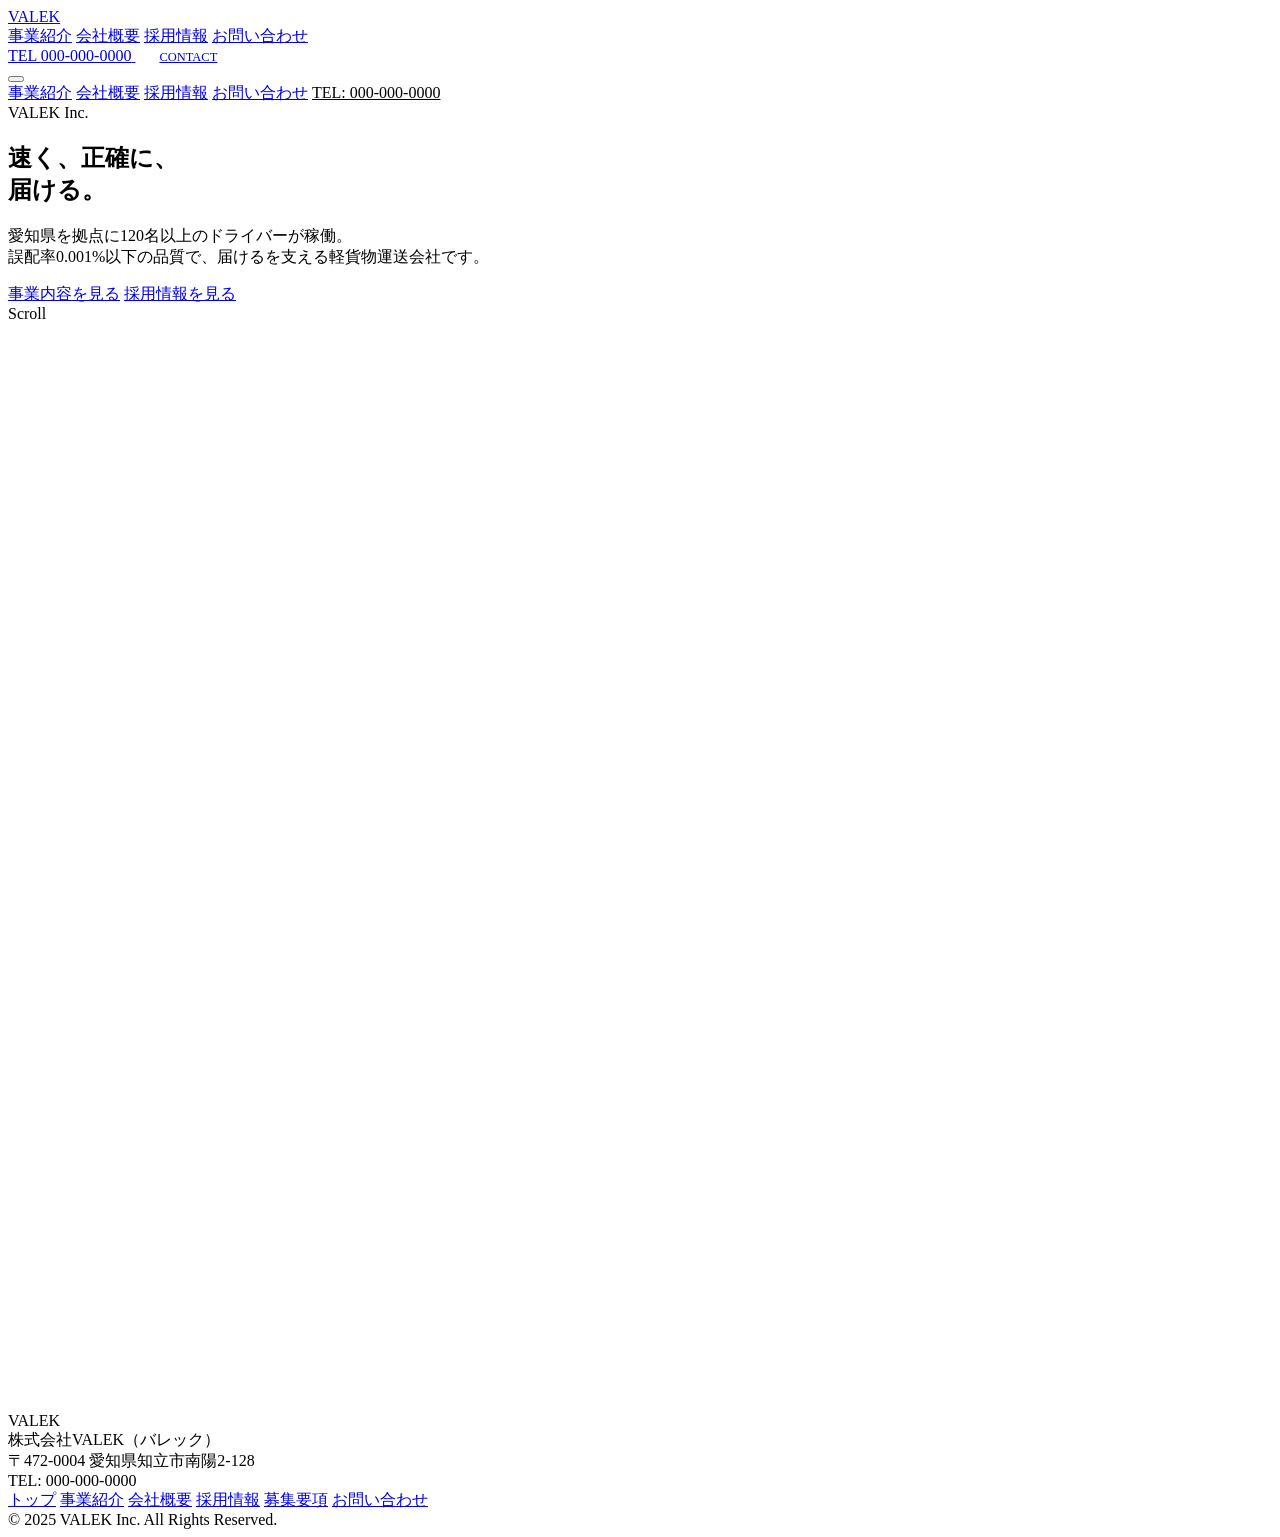
==== index.html @ 48d8a92b "Webサイトのリニューアルに伴う基本構成ファイルの追加と修正" ====
<!DOCTYPE html>
<html lang="ja">

<head>
    <meta charset="UTF-8">
    <meta name="viewport" content="width=device-width, initial-scale=1.0">
    <title>株式会社VALEK（バレック）｜愛知県の軽配送・軽貨物運送</title>
    <meta name="description" content="株式会社VALEKは愛知県知立市を拠点に、120名以上のドライバーで軽貨物運送・一般貨物運送を展開。誤配率0.001%以下の高品質配送。">
    <link rel="stylesheet" href="assets/css/style.css">
    <style>
        /* Page-specific fade animation base */
        [data-fade] {
            opacity: 0;
            transform: translateY(32px);
            transition: opacity 0.8s cubic-bezier(0.16, 1, 0.3, 1),
                transform 0.8s cubic-bezier(0.16, 1, 0.3, 1);
        }

        [data-fade="up"].is-visible {
            opacity: 1;
            transform: translateY(0);
        }

        [data-fade="left"] {
            transform: translateX(-32px);
        }

        [data-fade="left"].is-visible {
            opacity: 1;
            transform: translateX(0);
        }

        [data-fade="right"] {
            transform: translateX(32px);
        }

        [data-fade="right"].is-visible {
            opacity: 1;
            transform: translateX(0);
        }

        [data-fade="scale"] {
            transform: scale(0.95);
        }

        [data-fade="scale"].is-visible {
            opacity: 1;
            transform: scale(1);
        }
    </style>
</head>

<body>

    <!-- ========== Header ========== -->
    <header class="header">
        <div class="header-bg"></div>
        <div class="container header-inner">
            <a href="index.html" class="header-logo">VALEK</a>
            <nav class="header-nav">
                <a href="service.html">事業紹介</a>
                <a href="company.html">会社概要</a>
                <a href="recruit.html">採用情報</a>
                <a href="contact.html">お問い合わせ</a>
            </nav>
            <div class="header-actions">
                <a href="tel:0000000000" class="header-tel">
                    TEL <span class="header-tel-number">000-000-0000</span>
                </a>
                <a href="contact.html" class="btn btn-orange" style="padding:10px 24px;font-size:0.78rem;">CONTACT</a>
            </div>
            <button class="hamburger" id="hamburger" aria-label="メニューを開く">
                <span></span><span></span><span></span>
            </button>
        </div>
    </header>

    <nav class="mobile-nav" id="mobileNav">
        <a href="service.html">事業紹介</a>
        <a href="company.html">会社概要</a>
        <a href="recruit.html">採用情報</a>
        <a href="contact.html">お問い合わせ</a>
        <a href="tel:0000000000" style="color:var(--c-orange);">TEL: 000-000-0000</a>
    </nav>

    <!-- ========== Hero ========== -->
    <section class="hero">
        <div class="hero-orb hero-orb-1"></div>
        <div class="hero-orb hero-orb-2"></div>
        <div class="hero-orb hero-orb-3"></div>
        <div class="hero-grid"></div>
        <div class="hero-lines">
            <span></span><span></span><span></span>
        </div>

        <div class="hero-content">
            <div class="hero-label">VALEK Inc.</div>
            <h1 class="hero-catch">
                速く、正確に、<br><span class="hero-catch-accent">届ける。</span>
            </h1>
            <p class="hero-sub">
                愛知県を拠点に120名以上のドライバーが稼働。<br>
                誤配率0.001%以下の品質で、届けるを支える軽貨物運送会社です。
            </p>
            <div class="hero-buttons">
                <a href="service.html" class="btn btn-orange btn-lg">事業内容を見る</a>
                <a href="recruit.html" class="btn btn-outline btn-lg">採用情報を見る</a>
            </div>
        </div>

        <div class="hero-scroll">
            <span class="hero-scroll-text">Scroll</span>
            <span class="hero-scroll-line"></span>
        </div>
    </section>

    <!-- ========== Numbers ========== -->
    <section class="section numbers bg-dark">
        <div class="container">
            <div class="numbers-grid" data-stagger>
                <div class="number-item" data-fade="up">
                    <div class="number-item-value">
                        <span data-count="0.001">0</span><span class="number-item-unit">%以下</span>
                    </div>
                    <div class="number-item-label">誤配率 ─ 徹底した教育で品質を担保</div>
                </div>
                <div class="number-item" data-fade="up">
                    <div class="number-item-value">
                        <span data-count="120">0</span><span class="number-item-unit">名以上</span>
                    </div>
                    <div class="number-item-label">稼働ドライバー数</div>
                </div>
                <div class="number-item" data-fade="up">
                    <div class="number-item-value">
                        <span data-count="2023">0</span><span class="number-item-unit">年設立</span>
                    </div>
                    <div class="number-item-label">設立から急成長を続ける</div>
                </div>
            </div>
        </div>
    </section>

    <!-- ========== Service Digest ========== -->
    <section class="section bg-darker grid-bg">
        <div class="container">
            <div class="section-label" data-fade="up">Service</div>
            <h2 class="section-heading" data-fade="up">事業紹介</h2>
            <div class="cards-grid" data-stagger>
                <div class="card" data-fade="up">
                    <div class="card-icon">🚛</div>
                    <h3 class="card-title">軽貨物・一般貨物運送</h3>
                    <p class="card-text">個人宅配を主力に、運送会社の車両不足や新規エリア展開における人材確保の課題を解決。大手3社との安定した取引実績があります。</p>
                    <a href="service.html" class="card-link">詳しく見る</a>
                </div>
                <div class="card" data-fade="up">
                    <div class="card-icon">⚡</div>
                    <h3 class="card-title">チャーター便</h3>
                    <p class="card-text">通常の配送では対応できない緊急案件にも全国どこでも柔軟に対応。時間に敏感な荷物を確実にお届けします。</p>
                    <a href="service.html" class="card-link">詳しく見る</a>
                </div>
                <div class="card" data-fade="up">
                    <div class="card-icon">📦</div>
                    <h3 class="card-title">スポット便</h3>
                    <p class="card-text">繁忙期や予期せぬトラブル時に、1日単位の臨時配送をサポート。急な配送ニーズに迅速にお応えします。</p>
                    <a href="service.html" class="card-link">詳しく見る</a>
                </div>
            </div>
        </div>
    </section>

    <!-- ========== Recruit Banner ========== -->
    <section class="section recruit-banner" style="padding:160px 0;">
        <div class="container text-center" style="position:relative;z-index:2;">
            <div class="section-label" style="justify-content:center;color:var(--c-bg);" data-fade="up">Recruit</div>
            <h2 class="section-heading" data-fade="up">未経験から、月収60万円を目指せる環境。</h2>
            <div class="recruit-banner-tags" data-stagger>
                <span class="recruit-banner-tag" data-fade="up">平均年齢25〜26歳</span>
                <span class="recruit-banner-tag" data-fade="up">完全直行直帰OK</span>
                <span class="recruit-banner-tag" data-fade="up">異業種出身者多数</span>
                <span class="recruit-banner-tag" data-fade="up">年収700〜1,000万円</span>
                <span class="recruit-banner-tag" data-fade="up">BURTLEユニフォーム</span>
            </div>
            <a href="recruit.html" class="btn btn-dark btn-lg" data-fade="up">採用情報を見る</a>
        </div>
    </section>

    <!-- ========== Footer ========== -->
    <footer class="footer">
        <div class="container">
            <div class="footer-inner">
                <div>
                    <div class="footer-logo">VALEK</div>
                    <div class="footer-info">
                        株式会社VALEK（バレック）<br>
                        〒472-0004 愛知県知立市南陽2-128<br>
                        TEL: 000-000-0000
                    </div>
                </div>
                <nav class="footer-nav">
                    <a href="index.html">トップ</a>
                    <a href="service.html">事業紹介</a>
                    <a href="company.html">会社概要</a>
                    <a href="recruit.html">採用情報</a>
                    <a href="recruit/detail.html">募集要項</a>
                    <a href="contact.html">お問い合わせ</a>
                </nav>
            </div>
            <div class="footer-copy">&copy; 2025 VALEK Inc. All Rights Reserved.</div>
        </div>
    </footer>

    <script src="assets/js/main.js"></script>
</body>

</html>
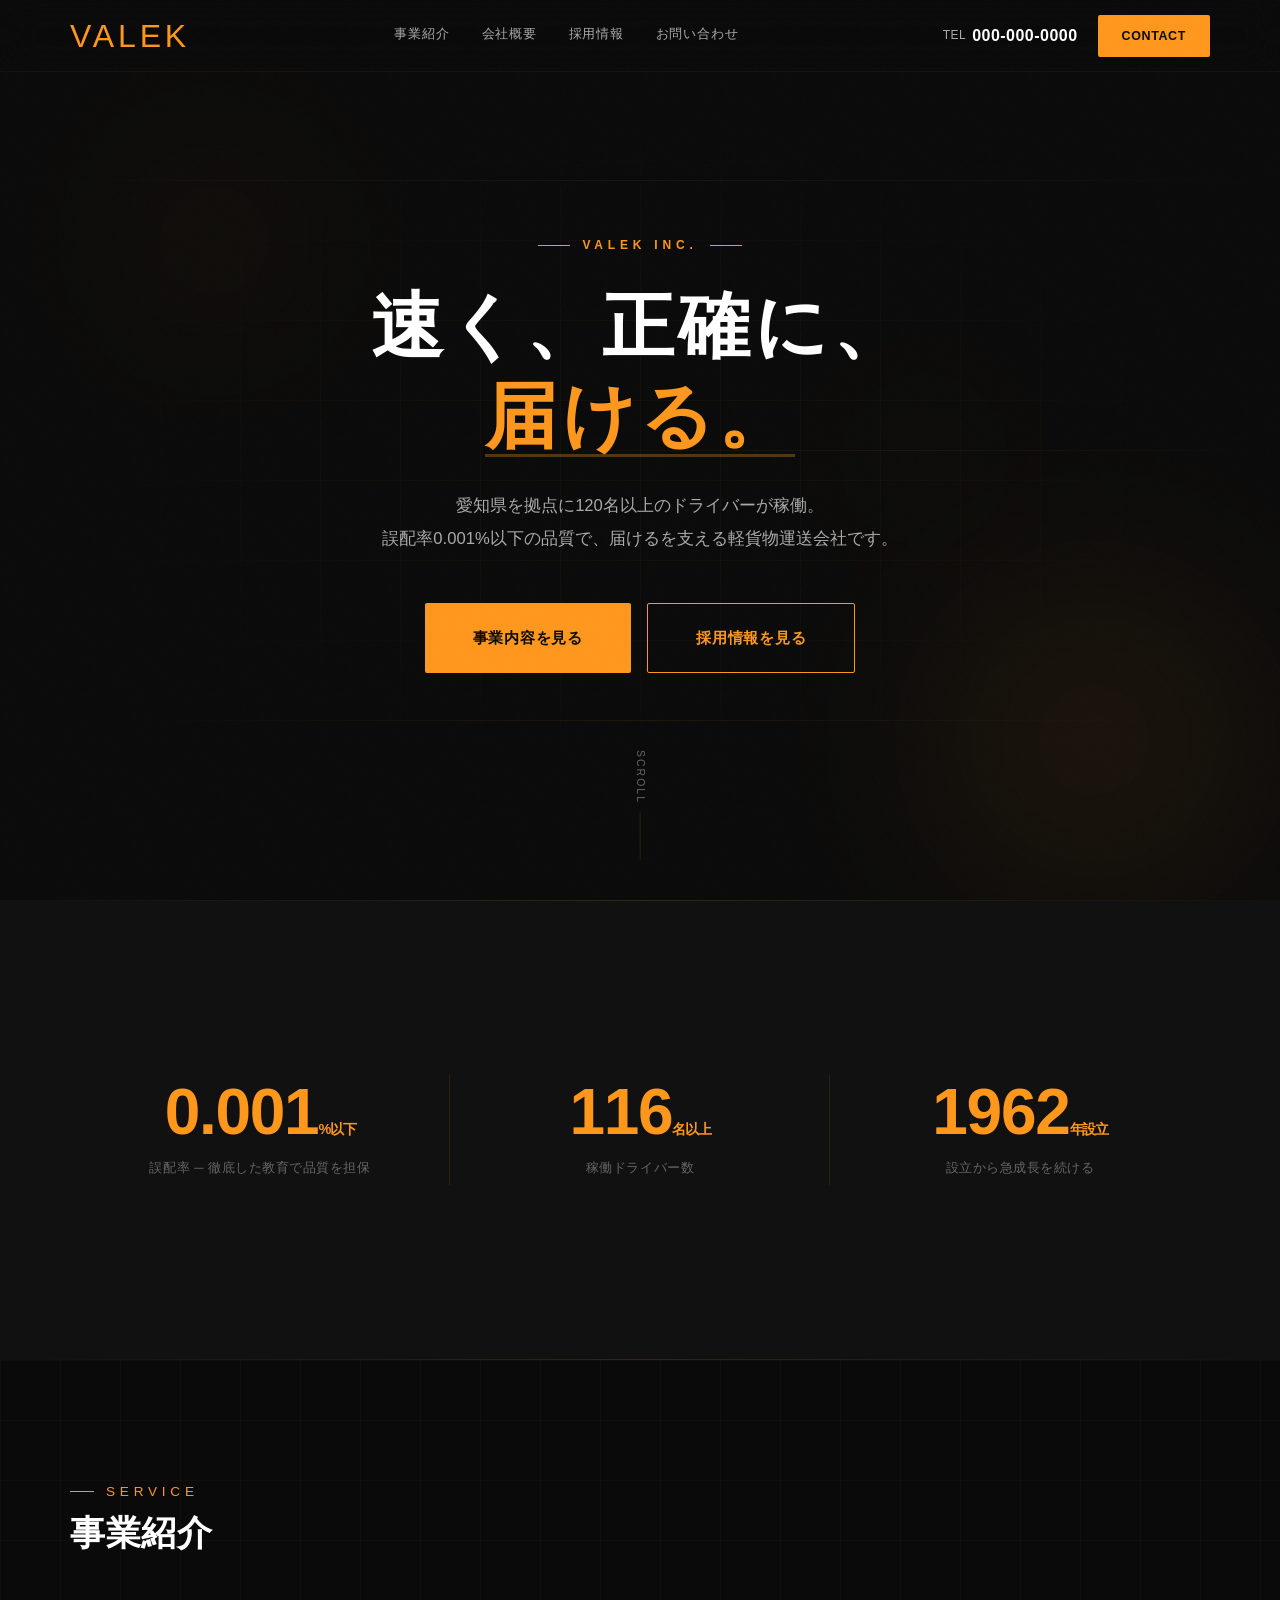
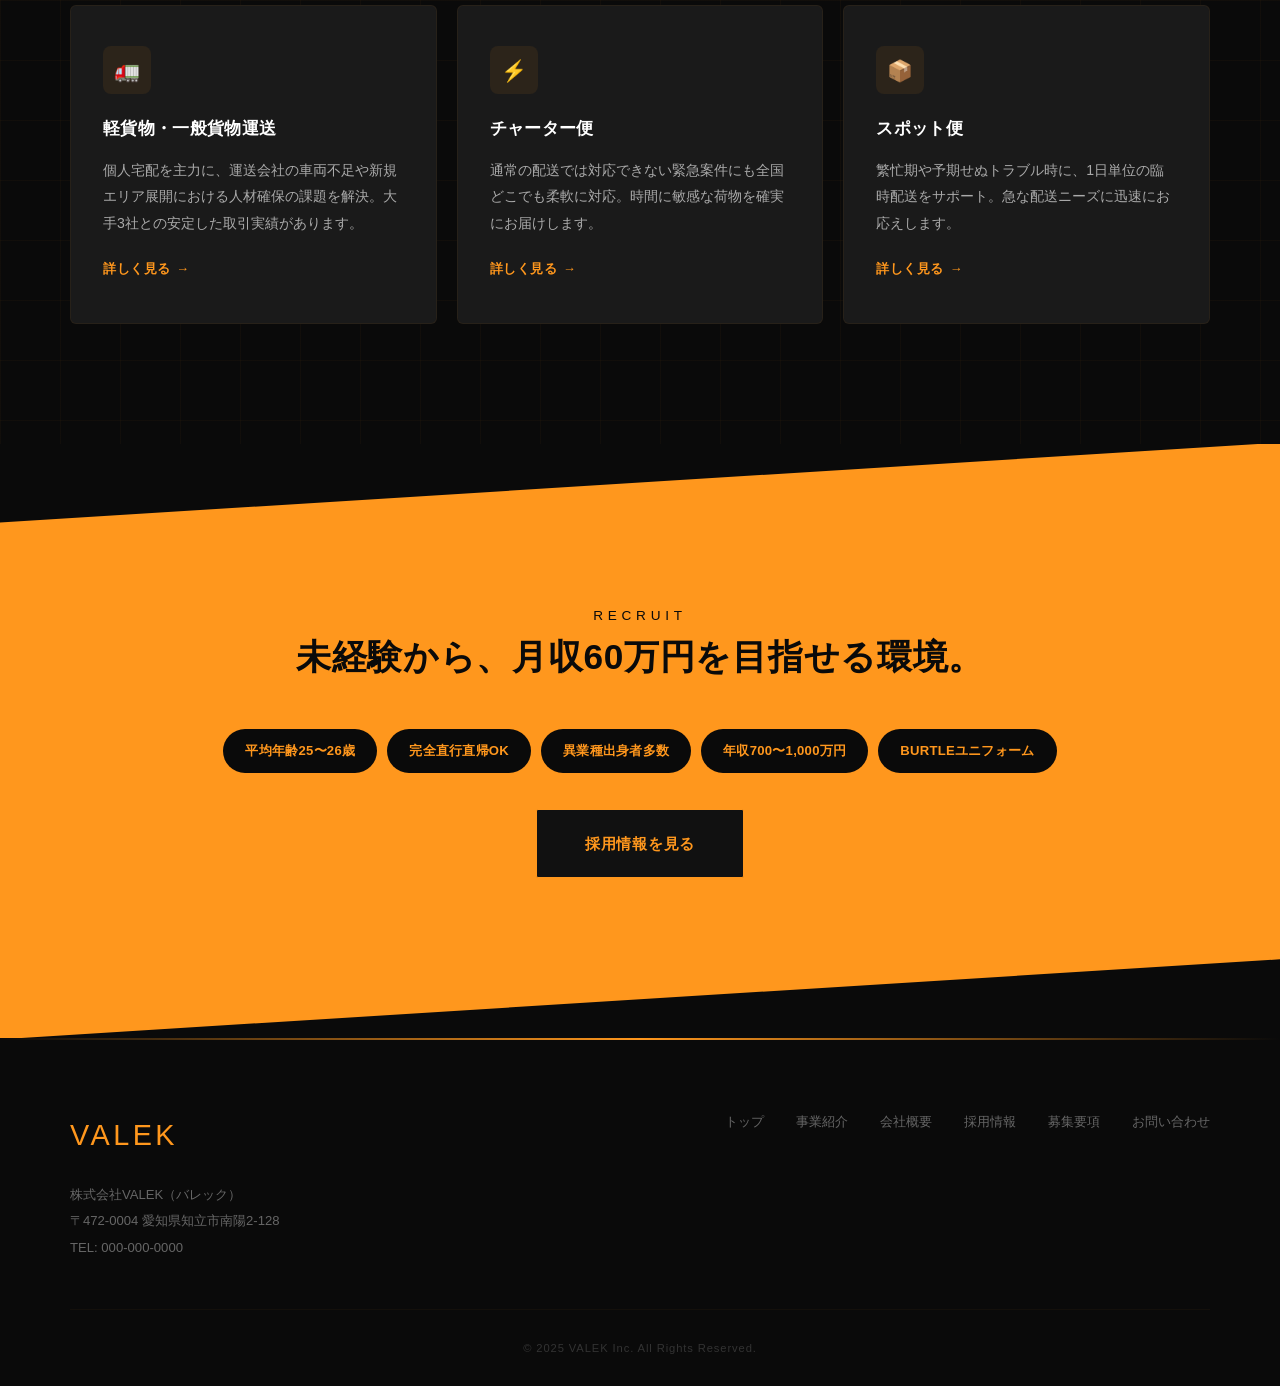
==== commit ccb4d7d2: "CSS/JSのパス指定の誤りを修正" ====
--- a/index.html
+++ b/index.html
@@ -6,7 +6,7 @@
     <meta name="viewport" content="width=device-width, initial-scale=1.0">
     <title>株式会社VALEK（バレック）｜愛知県の軽配送・軽貨物運送</title>
     <meta name="description" content="株式会社VALEKは愛知県知立市を拠点に、120名以上のドライバーで軽貨物運送・一般貨物運送を展開。誤配率0.001%以下の高品質配送。">
-    <link rel="stylesheet" href="assets/css/style.css">
+    <link rel="stylesheet" href="css/style.css">
     <style>
         /* Page-specific fade animation base */
         [data-fade] {
@@ -209,7 +209,7 @@
         </div>
     </footer>
 
-    <script src="assets/js/main.js"></script>
+    <script src="js/main.js"></script>
 </body>
 
 </html>
--- a/css/style.css
+++ b/css/style.css
@@ -0,0 +1,1925 @@
+/* ============================================
+   VALEK - Professional Design System
+   Black(#111) × Orange(#FF971D) × Dark
+   ============================================ */
+
+/* ---------- Fonts ---------- */
+@import url('https://fonts.googleapis.com/css2?family=Inter:wght@300;400;500;600;700;800;900&family=Noto+Sans+JP:wght@300;400;500;700;900&family=Bebas+Neue&display=swap');
+
+/* ---------- Custom Properties ---------- */
+:root {
+    --c-bg: #0a0a0a;
+    --c-surface: #111111;
+    --c-surface-2: #1a1a1a;
+    --c-surface-3: #222222;
+    --c-orange: #FF971D;
+    --c-orange-dark: #e0850f;
+    --c-orange-glow: rgba(255, 151, 29, 0.15);
+    --c-white: #ffffff;
+    --c-gray-100: #f0f0f0;
+    --c-gray-300: #aaaaaa;
+    --c-gray-500: #666666;
+    --c-gray-700: #333333;
+    --c-gray-900: #1a1a1a;
+    --font-en: 'Inter', sans-serif;
+    --font-ja: 'Noto Sans JP', sans-serif;
+    --font-display: 'Bebas Neue', sans-serif;
+    --header-h: 72px;
+    --ease-out-expo: cubic-bezier(0.16, 1, 0.3, 1);
+    --ease-out-quart: cubic-bezier(0.25, 1, 0.5, 1);
+}
+
+/* ---------- Reset ---------- */
+*,
+*::before,
+*::after {
+    margin: 0;
+    padding: 0;
+    box-sizing: border-box;
+}
+
+html {
+    scroll-behavior: smooth;
+    font-size: 16px;
+    scrollbar-width: thin;
+    scrollbar-color: var(--c-orange) var(--c-surface);
+}
+
+::-webkit-scrollbar {
+    width: 6px;
+}
+
+::-webkit-scrollbar-track {
+    background: var(--c-surface);
+}
+
+::-webkit-scrollbar-thumb {
+    background: var(--c-orange);
+    border-radius: 3px;
+}
+
+body {
+    font-family: var(--font-ja);
+    background: var(--c-bg);
+    color: var(--c-white);
+    line-height: 1.8;
+    -webkit-font-smoothing: antialiased;
+    -moz-osx-font-smoothing: grayscale;
+    overflow-x: hidden;
+}
+
+/* Noise texture overlay */
+body::before {
+    content: "";
+    position: fixed;
+    inset: 0;
+    z-index: 9999;
+    pointer-events: none;
+    opacity: 0.025;
+    background-image: url("data:image/svg+xml,%3Csvg viewBox='0 0 256 256' xmlns='http://www.w3.org/2000/svg'%3E%3Cfilter id='noise'%3E%3CfeTurbulence type='fractalNoise' baseFrequency='0.9' numOctaves='4' stitchTiles='stitch'/%3E%3C/filter%3E%3Crect width='100%25' height='100%25' filter='url(%23noise)' opacity='1'/%3E%3C/svg%3E");
+    background-repeat: repeat;
+    background-size: 128px 128px;
+}
+
+a {
+    color: var(--c-orange);
+    text-decoration: none;
+    transition: all 0.3s var(--ease-out-quart);
+}
+
+a:hover {
+    opacity: 0.8;
+}
+
+img {
+    max-width: 100%;
+    height: auto;
+    display: block;
+}
+
+ul {
+    list-style: none;
+}
+
+::selection {
+    background: var(--c-orange);
+    color: var(--c-bg);
+}
+
+/* ---------- Utility ---------- */
+.container {
+    width: 90%;
+    max-width: 1140px;
+    margin: 0 auto;
+}
+
+.section {
+    padding: 120px 0;
+    position: relative;
+}
+
+.section-label {
+    font-family: var(--font-display);
+    font-size: 0.85rem;
+    letter-spacing: 0.35em;
+    color: var(--c-orange);
+    text-transform: uppercase;
+    margin-bottom: 4px;
+    display: flex;
+    align-items: center;
+    gap: 12px;
+}
+
+.section-label::before {
+    content: "";
+    display: block;
+    width: 24px;
+    height: 1px;
+    background: var(--c-orange);
+}
+
+.section-heading {
+    font-family: var(--font-ja);
+    font-size: clamp(1.6rem, 3vw, 2.2rem);
+    font-weight: 900;
+    margin-bottom: 48px;
+    line-height: 1.4;
+    letter-spacing: 0.02em;
+}
+
+.text-orange {
+    color: var(--c-orange);
+}
+
+.text-center {
+    text-align: center;
+}
+
+.text-center .section-label {
+    justify-content: center;
+}
+
+.text-center .section-label::before {
+    display: none;
+}
+
+.bg-dark {
+    background: var(--c-surface);
+}
+
+.bg-darker {
+    background: var(--c-bg);
+}
+
+/* Subtle grid background */
+.grid-bg {
+    background-image:
+        linear-gradient(rgba(255, 151, 29, 0.03) 1px, transparent 1px),
+        linear-gradient(90deg, rgba(255, 151, 29, 0.03) 1px, transparent 1px);
+    background-size: 60px 60px;
+}
+
+/* ---------- Buttons ---------- */
+.btn {
+    display: inline-flex;
+    align-items: center;
+    justify-content: center;
+    gap: 8px;
+    padding: 16px 36px;
+    border-radius: 2px;
+    font-weight: 700;
+    font-size: 0.88rem;
+    font-family: var(--font-ja);
+    text-align: center;
+    transition: all 0.4s var(--ease-out-expo);
+    cursor: pointer;
+    border: none;
+    position: relative;
+    overflow: hidden;
+    letter-spacing: 0.05em;
+}
+
+/* Shimmer effect */
+.btn::after {
+    content: "";
+    position: absolute;
+    top: 0;
+    left: -100%;
+    width: 60%;
+    height: 100%;
+    background: linear-gradient(90deg, transparent, rgba(255, 255, 255, 0.15), transparent);
+    transition: left 0.6s var(--ease-out-expo);
+}
+
+.btn:hover::after {
+    left: 120%;
+}
+
+.btn-orange {
+    background: var(--c-orange);
+    color: var(--c-bg);
+}
+
+.btn-orange:hover {
+    background: #ffab47;
+    opacity: 1;
+    transform: translateY(-2px);
+    box-shadow: 0 8px 32px rgba(255, 151, 29, 0.3);
+}
+
+.btn-outline {
+    background: transparent;
+    color: var(--c-orange);
+    border: 1.5px solid var(--c-orange);
+}
+
+.btn-outline:hover {
+    background: var(--c-orange);
+    color: var(--c-bg);
+    opacity: 1;
+    transform: translateY(-2px);
+}
+
+.btn-white {
+    background: var(--c-white);
+    color: var(--c-bg);
+}
+
+.btn-white:hover {
+    opacity: 1;
+    transform: translateY(-2px);
+    box-shadow: 0 8px 32px rgba(255, 255, 255, 0.15);
+}
+
+.btn-dark {
+    background: var(--c-surface);
+    color: var(--c-orange);
+    border: 1.5px solid var(--c-orange);
+}
+
+.btn-dark:hover {
+    background: var(--c-orange);
+    color: var(--c-bg);
+    opacity: 1;
+}
+
+.btn-lg {
+    padding: 20px 48px;
+    font-size: 0.95rem;
+}
+
+.btn-icon-arrow::after {
+    content: "→";
+    display: inline-block;
+    transition: transform 0.3s var(--ease-out-expo);
+}
+
+.btn-icon-arrow:hover::after {
+    transform: translateX(4px);
+}
+
+/* ---------- Progress Bar (scroll) ---------- */
+.scroll-progress {
+    position: fixed;
+    top: 0;
+    left: 0;
+    height: 2px;
+    background: linear-gradient(90deg, var(--c-orange), #ffab47);
+    z-index: 10000;
+    width: 0%;
+    transition: width 0.1s linear;
+}
+
+/* ---------- Header ---------- */
+.header {
+    position: fixed;
+    top: 0;
+    left: 0;
+    width: 100%;
+    z-index: 1000;
+    height: var(--header-h);
+    transition: all 0.4s var(--ease-out-expo);
+}
+
+.header-bg {
+    position: absolute;
+    inset: 0;
+    background: rgba(10, 10, 10, 0.7);
+    backdrop-filter: blur(20px) saturate(180%);
+    -webkit-backdrop-filter: blur(20px) saturate(180%);
+    border-bottom: 1px solid rgba(255, 151, 29, 0.06);
+    transition: all 0.4s var(--ease-out-expo);
+}
+
+.header.scrolled .header-bg {
+    background: rgba(10, 10, 10, 0.92);
+    border-bottom-color: rgba(255, 151, 29, 0.12);
+}
+
+.header-inner {
+    position: relative;
+    z-index: 2;
+    display: flex;
+    align-items: center;
+    justify-content: space-between;
+    height: var(--header-h);
+}
+
+.header-logo {
+    font-family: var(--font-display);
+    font-size: 2rem;
+    color: var(--c-orange);
+    letter-spacing: 0.12em;
+    line-height: 1;
+}
+
+.header-nav {
+    display: flex;
+    align-items: center;
+    gap: 32px;
+}
+
+.header-nav a {
+    color: var(--c-gray-300);
+    font-size: 0.8rem;
+    font-weight: 500;
+    letter-spacing: 0.06em;
+    position: relative;
+    padding-bottom: 4px;
+}
+
+.header-nav a::after {
+    content: "";
+    position: absolute;
+    bottom: 0;
+    left: 0;
+    width: 0;
+    height: 1px;
+    background: var(--c-orange);
+    transition: width 0.3s var(--ease-out-expo);
+}
+
+.header-nav a:hover {
+    color: var(--c-white);
+    opacity: 1;
+}
+
+.header-nav a:hover::after {
+    width: 100%;
+}
+
+.header-actions {
+    display: flex;
+    align-items: center;
+    gap: 20px;
+}
+
+.header-tel {
+    color: var(--c-gray-300);
+    font-size: 0.75rem;
+    font-weight: 500;
+    display: flex;
+    align-items: center;
+    gap: 6px;
+    letter-spacing: 0.04em;
+}
+
+.header-tel-number {
+    font-family: var(--font-en);
+    font-size: 1rem;
+    font-weight: 700;
+    color: var(--c-white);
+}
+
+/* Hamburger */
+.hamburger {
+    display: none;
+    width: 32px;
+    height: 24px;
+    position: relative;
+    cursor: pointer;
+    z-index: 1100;
+    background: none;
+    border: none;
+}
+
+.hamburger span {
+    display: block;
+    width: 100%;
+    height: 1.5px;
+    background: var(--c-orange);
+    position: absolute;
+    left: 0;
+    transition: all 0.4s var(--ease-out-expo);
+}
+
+.hamburger span:nth-child(1) {
+    top: 0;
+}
+
+.hamburger span:nth-child(2) {
+    top: 50%;
+    transform: translateY(-50%);
+}
+
+.hamburger span:nth-child(3) {
+    bottom: 0;
+    width: 60%;
+}
+
+.hamburger.active span:nth-child(1) {
+    top: 50%;
+    transform: translateY(-50%) rotate(45deg);
+}
+
+.hamburger.active span:nth-child(2) {
+    opacity: 0;
+    transform: translateX(20px);
+}
+
+.hamburger.active span:nth-child(3) {
+    bottom: 50%;
+    width: 100%;
+    transform: translateY(50%) rotate(-45deg);
+}
+
+/* Mobile Nav */
+.mobile-nav {
+    display: none;
+    position: fixed;
+    inset: 0;
+    background: rgba(10, 10, 10, 0.97);
+    backdrop-filter: blur(40px);
+    flex-direction: column;
+    align-items: center;
+    justify-content: center;
+    gap: 36px;
+    z-index: 1050;
+}
+
+.mobile-nav.active {
+    display: flex;
+}
+
+.mobile-nav a {
+    color: var(--c-white);
+    font-size: 1.3rem;
+    font-weight: 700;
+    letter-spacing: 0.08em;
+    position: relative;
+}
+
+.mobile-nav a::after {
+    content: "";
+    position: absolute;
+    bottom: -4px;
+    left: 50%;
+    transform: translateX(-50%);
+    width: 0;
+    height: 2px;
+    background: var(--c-orange);
+    transition: width 0.3s var(--ease-out-expo);
+}
+
+.mobile-nav a:hover::after {
+    width: 100%;
+}
+
+/* ---------- Hero ---------- */
+.hero {
+    position: relative;
+    height: 100vh;
+    min-height: 700px;
+    display: flex;
+    align-items: center;
+    justify-content: center;
+    overflow: hidden;
+    background: var(--c-bg);
+}
+
+/* Animated gradient orbs */
+.hero-orb {
+    position: absolute;
+    border-radius: 50%;
+    filter: blur(80px);
+    opacity: 0.4;
+    animation: orbFloat 8s ease-in-out infinite;
+}
+
+.hero-orb-1 {
+    width: 500px;
+    height: 500px;
+    background: radial-gradient(circle, rgba(255, 151, 29, 0.25) 0%, transparent 70%);
+    bottom: -10%;
+    right: -5%;
+    animation-delay: 0s;
+}
+
+.hero-orb-2 {
+    width: 300px;
+    height: 300px;
+    background: radial-gradient(circle, rgba(255, 151, 29, 0.15) 0%, transparent 70%);
+    top: 10%;
+    left: 5%;
+    animation-delay: -3s;
+}
+
+.hero-orb-3 {
+    width: 200px;
+    height: 200px;
+    background: radial-gradient(circle, rgba(255, 151, 29, 0.12) 0%, transparent 70%);
+    top: 40%;
+    right: 20%;
+    animation-delay: -5s;
+}
+
+@keyframes orbFloat {
+
+    0%,
+    100% {
+        transform: translate(0, 0) scale(1);
+    }
+
+    33% {
+        transform: translate(30px, -20px) scale(1.05);
+    }
+
+    66% {
+        transform: translate(-20px, 15px) scale(0.95);
+    }
+}
+
+/* Grid lines in hero */
+.hero-grid {
+    position: absolute;
+    inset: 0;
+    background-image:
+        linear-gradient(rgba(255, 151, 29, 0.04) 1px, transparent 1px),
+        linear-gradient(90deg, rgba(255, 151, 29, 0.04) 1px, transparent 1px);
+    background-size: 80px 80px;
+    mask-image: radial-gradient(ellipse 70% 60% at 50% 50%, black 20%, transparent 70%);
+    -webkit-mask-image: radial-gradient(ellipse 70% 60% at 50% 50%, black 20%, transparent 70%);
+}
+
+/* Horizontal lines decoration */
+.hero-lines {
+    position: absolute;
+    inset: 0;
+    overflow: hidden;
+}
+
+.hero-lines span {
+    position: absolute;
+    height: 1px;
+    background: linear-gradient(90deg, transparent, rgba(255, 151, 29, 0.08), transparent);
+}
+
+.hero-lines span:nth-child(1) {
+    top: 20%;
+    width: 100%;
+}
+
+.hero-lines span:nth-child(2) {
+    top: 50%;
+    width: 60%;
+    right: 0;
+}
+
+.hero-lines span:nth-child(3) {
+    top: 80%;
+    width: 80%;
+    left: 10%;
+}
+
+.hero-content {
+    position: relative;
+    z-index: 2;
+    text-align: center;
+    padding: 0 20px;
+}
+
+.hero-label {
+    font-family: var(--font-en);
+    font-size: 0.75rem;
+    font-weight: 600;
+    letter-spacing: 0.4em;
+    color: var(--c-orange);
+    text-transform: uppercase;
+    margin-bottom: 24px;
+    display: inline-flex;
+    align-items: center;
+    gap: 12px;
+}
+
+.hero-label::before,
+.hero-label::after {
+    content: "";
+    width: 32px;
+    height: 1px;
+    background: var(--c-orange);
+}
+
+.hero-catch {
+    font-family: var(--font-ja);
+    font-size: clamp(2.5rem, 6vw, 4.5rem);
+    font-weight: 900;
+    letter-spacing: 0.06em;
+    line-height: 1.25;
+    margin-bottom: 28px;
+}
+
+.hero-catch-accent {
+    color: var(--c-orange);
+    position: relative;
+    display: inline-block;
+}
+
+/* Accent underline */
+.hero-catch-accent::after {
+    content: "";
+    position: absolute;
+    bottom: 4px;
+    left: 0;
+    width: 100%;
+    height: 3px;
+    background: var(--c-orange);
+    opacity: 0.3;
+}
+
+.hero-sub {
+    font-size: clamp(0.88rem, 1.3vw, 1.05rem);
+    color: var(--c-gray-300);
+    max-width: 600px;
+    margin: 0 auto 48px;
+    line-height: 2;
+    font-weight: 300;
+}
+
+.hero-buttons {
+    display: flex;
+    gap: 16px;
+    justify-content: center;
+    flex-wrap: wrap;
+}
+
+.hero-scroll {
+    position: absolute;
+    bottom: 40px;
+    left: 50%;
+    transform: translateX(-50%);
+    display: flex;
+    flex-direction: column;
+    align-items: center;
+    gap: 8px;
+    z-index: 2;
+}
+
+.hero-scroll-text {
+    font-family: var(--font-en);
+    font-size: 0.65rem;
+    letter-spacing: 0.2em;
+    color: var(--c-gray-500);
+    text-transform: uppercase;
+    writing-mode: vertical-rl;
+}
+
+.hero-scroll-line {
+    width: 1px;
+    height: 48px;
+    position: relative;
+    overflow: hidden;
+    background: rgba(255, 151, 29, 0.15);
+}
+
+.hero-scroll-line::after {
+    content: "";
+    position: absolute;
+    top: -100%;
+    left: 0;
+    width: 100%;
+    height: 50%;
+    background: var(--c-orange);
+    animation: scrollLine 2s ease-in-out infinite;
+}
+
+@keyframes scrollLine {
+    0% {
+        top: -50%;
+    }
+
+    100% {
+        top: 150%;
+    }
+}
+
+/* ---------- Numbers ---------- */
+.numbers {
+    position: relative;
+    overflow: hidden;
+}
+
+.numbers::before {
+    content: "";
+    position: absolute;
+    top: 0;
+    left: 0;
+    right: 0;
+    height: 1px;
+    background: linear-gradient(90deg, transparent, var(--c-orange-glow), transparent);
+}
+
+.numbers::after {
+    content: "";
+    position: absolute;
+    bottom: 0;
+    left: 0;
+    right: 0;
+    height: 1px;
+    background: linear-gradient(90deg, transparent, var(--c-orange-glow), transparent);
+}
+
+.numbers-grid {
+    display: grid;
+    grid-template-columns: repeat(3, 1fr);
+    gap: 0;
+}
+
+.number-item {
+    text-align: center;
+    padding: 60px 24px;
+    position: relative;
+}
+
+.number-item:not(:last-child)::after {
+    content: "";
+    position: absolute;
+    right: 0;
+    top: 25%;
+    height: 50%;
+    width: 1px;
+    background: rgba(255, 151, 29, 0.12);
+}
+
+.number-item-value {
+    font-family: var(--font-en);
+    font-size: clamp(3rem, 5vw, 4.5rem);
+    font-weight: 800;
+    color: var(--c-orange);
+    line-height: 1;
+    letter-spacing: -0.02em;
+}
+
+.number-item-unit {
+    font-family: var(--font-ja);
+    font-size: 0.9rem;
+    font-weight: 700;
+    color: var(--c-orange);
+}
+
+.number-item-label {
+    margin-top: 12px;
+    font-size: 0.82rem;
+    color: var(--c-gray-500);
+    font-weight: 400;
+    letter-spacing: 0.04em;
+}
+
+/* ---------- Cards ---------- */
+.cards-grid {
+    display: grid;
+    grid-template-columns: repeat(auto-fit, minmax(300px, 1fr));
+    gap: 20px;
+}
+
+.card {
+    background: var(--c-surface-2);
+    border: 1px solid rgba(255, 151, 29, 0.06);
+    border-radius: 6px;
+    padding: 40px 32px;
+    transition: all 0.5s var(--ease-out-expo);
+    position: relative;
+    overflow: hidden;
+}
+
+/* Top accent line */
+.card::before {
+    content: "";
+    position: absolute;
+    top: 0;
+    left: 0;
+    width: 0;
+    height: 2px;
+    background: linear-gradient(90deg, var(--c-orange), #ffab47);
+    transition: width 0.5s var(--ease-out-expo);
+}
+
+.card:hover::before {
+    width: 100%;
+}
+
+.card:hover {
+    border-color: rgba(255, 151, 29, 0.15);
+    transform: translateY(-6px);
+    box-shadow: 0 20px 60px rgba(0, 0, 0, 0.3), 0 0 40px var(--c-orange-glow);
+}
+
+.card-icon {
+    width: 48px;
+    height: 48px;
+    border-radius: 8px;
+    background: rgba(255, 151, 29, 0.08);
+    display: flex;
+    align-items: center;
+    justify-content: center;
+    font-size: 1.3rem;
+    margin-bottom: 20px;
+}
+
+.card-title {
+    font-size: 1.05rem;
+    font-weight: 700;
+    margin-bottom: 12px;
+    letter-spacing: 0.02em;
+}
+
+.card-text {
+    font-size: 0.88rem;
+    color: var(--c-gray-300);
+    line-height: 1.9;
+    font-weight: 300;
+}
+
+.card-link {
+    display: inline-flex;
+    align-items: center;
+    gap: 6px;
+    margin-top: 20px;
+    font-size: 0.8rem;
+    font-weight: 600;
+    color: var(--c-orange);
+    letter-spacing: 0.04em;
+}
+
+.card-link::after {
+    content: "→";
+    transition: transform 0.3s var(--ease-out-expo);
+}
+
+.card:hover .card-link::after {
+    transform: translateX(4px);
+}
+
+/* ---------- Recruit Banner (Slashed) ---------- */
+.recruit-banner {
+    position: relative;
+    overflow: hidden;
+    background: var(--c-orange);
+    color: var(--c-bg);
+}
+
+/* Diagonal cut top */
+.recruit-banner::before {
+    content: "";
+    position: absolute;
+    top: -1px;
+    left: 0;
+    right: 0;
+    height: 80px;
+    background: var(--c-bg);
+    clip-path: polygon(0 0, 100% 0, 100% 0%, 0 100%);
+}
+
+/* Diagonal cut bottom */
+.recruit-banner::after {
+    content: "";
+    position: absolute;
+    bottom: -1px;
+    left: 0;
+    right: 0;
+    height: 80px;
+    background: var(--c-bg);
+    clip-path: polygon(0 100%, 100% 0%, 100% 100%, 0 100%);
+}
+
+.recruit-banner .section-label {
+    color: var(--c-bg);
+}
+
+.recruit-banner .section-label::before {
+    background: var(--c-bg);
+}
+
+.recruit-banner .section-heading {
+    color: var(--c-bg);
+}
+
+.recruit-banner-tags {
+    display: flex;
+    flex-wrap: wrap;
+    justify-content: center;
+    gap: 10px;
+    margin-bottom: 36px;
+}
+
+.recruit-banner-tag {
+    background: var(--c-bg);
+    color: var(--c-orange);
+    padding: 10px 22px;
+    border-radius: 100px;
+    font-size: 0.82rem;
+    font-weight: 700;
+    letter-spacing: 0.02em;
+    transition: all 0.3s var(--ease-out-expo);
+}
+
+.recruit-banner-tag:hover {
+    transform: translateY(-2px);
+    box-shadow: 0 4px 16px rgba(0, 0, 0, 0.2);
+}
+
+/* ---------- Page Hero ---------- */
+.page-hero {
+    padding: calc(var(--header-h) + 80px) 0 60px;
+    background: var(--c-surface);
+    position: relative;
+    overflow: hidden;
+}
+
+.page-hero::after {
+    content: "";
+    position: absolute;
+    bottom: 0;
+    left: 0;
+    right: 0;
+    height: 2px;
+    background: linear-gradient(90deg, var(--c-orange), transparent);
+}
+
+/* Large background text */
+.page-hero-bg-text {
+    position: absolute;
+    right: -2%;
+    bottom: -15%;
+    font-family: var(--font-display);
+    font-size: clamp(6rem, 15vw, 14rem);
+    font-weight: 400;
+    color: rgba(255, 151, 29, 0.04);
+    letter-spacing: 0.05em;
+    line-height: 1;
+    white-space: nowrap;
+    user-select: none;
+}
+
+.page-hero-en {
+    font-family: var(--font-display);
+    font-size: clamp(3rem, 6vw, 5rem);
+    color: var(--c-orange);
+    letter-spacing: 0.12em;
+    line-height: 1;
+    position: relative;
+}
+
+.page-hero-ja {
+    font-size: 0.9rem;
+    color: var(--c-gray-500);
+    margin-top: 12px;
+    letter-spacing: 0.1em;
+}
+
+/* ---------- Strength Block ---------- */
+.strength-block {
+    display: grid;
+    grid-template-columns: 1fr 1fr;
+    gap: 80px;
+    align-items: center;
+    padding: 80px 0;
+    position: relative;
+}
+
+.strength-block::after {
+    content: "";
+    position: absolute;
+    bottom: 0;
+    left: 5%;
+    right: 5%;
+    height: 1px;
+    background: linear-gradient(90deg, transparent, rgba(255, 151, 29, 0.08), transparent);
+}
+
+.strength-block:last-child::after {
+    display: none;
+}
+
+.strength-block.reverse {
+    direction: rtl;
+}
+
+.strength-block.reverse>* {
+    direction: ltr;
+}
+
+.strength-num {
+    font-family: var(--font-display);
+    font-size: 6rem;
+    color: rgba(255, 151, 29, 0.08);
+    line-height: 1;
+    margin-bottom: 8px;
+    letter-spacing: 0.05em;
+}
+
+.strength-title {
+    font-size: clamp(1.2rem, 2vw, 1.6rem);
+    font-weight: 900;
+    margin-bottom: 20px;
+    line-height: 1.5;
+}
+
+.strength-text {
+    color: var(--c-gray-300);
+    font-size: 0.92rem;
+    line-height: 2.1;
+    font-weight: 300;
+}
+
+.strength-image {
+    background: var(--c-surface-3);
+    border-radius: 6px;
+    aspect-ratio: 4/3;
+    display: flex;
+    align-items: center;
+    justify-content: center;
+    color: var(--c-gray-500);
+    font-size: 0.82rem;
+    border: 1px solid rgba(255, 151, 29, 0.06);
+    position: relative;
+    overflow: hidden;
+}
+
+/* Corner accents on image placeholder */
+.strength-image::before,
+.strength-image::after {
+    content: "";
+    position: absolute;
+    width: 24px;
+    height: 24px;
+    border-color: var(--c-orange);
+    border-style: solid;
+}
+
+.strength-image::before {
+    top: 12px;
+    left: 12px;
+    border-width: 2px 0 0 2px;
+}
+
+.strength-image::after {
+    bottom: 12px;
+    right: 12px;
+    border-width: 0 2px 2px 0;
+}
+
+/* ---------- Service Items ---------- */
+.service-item {
+    display: grid;
+    grid-template-columns: 100px 1fr;
+    gap: 32px;
+    padding: 48px 0;
+    position: relative;
+    align-items: start;
+}
+
+.service-item::after {
+    content: "";
+    position: absolute;
+    bottom: 0;
+    left: 0;
+    right: 0;
+    height: 1px;
+    background: rgba(255, 151, 29, 0.06);
+}
+
+.service-item:last-child::after {
+    display: none;
+}
+
+.service-number {
+    font-family: var(--font-display);
+    font-size: 3.5rem;
+    color: var(--c-orange);
+    line-height: 1;
+    letter-spacing: 0.05em;
+}
+
+.service-name {
+    font-size: 1.15rem;
+    font-weight: 700;
+    margin-bottom: 12px;
+    letter-spacing: 0.02em;
+}
+
+.service-desc {
+    color: var(--c-gray-300);
+    font-size: 0.9rem;
+    line-height: 2;
+    font-weight: 300;
+}
+
+/* ---------- Flow ---------- */
+.flow-grid {
+    display: grid;
+    grid-template-columns: repeat(4, 1fr);
+    gap: 0;
+}
+
+.flow-step {
+    text-align: center;
+    padding: 40px 20px;
+    background: var(--c-surface-2);
+    position: relative;
+    border: 1px solid rgba(255, 151, 29, 0.04);
+    transition: all 0.4s var(--ease-out-expo);
+}
+
+.flow-step:hover {
+    background: var(--c-surface-3);
+    border-color: rgba(255, 151, 29, 0.12);
+}
+
+/* Arrow connector */
+.flow-step:not(:last-child)::after {
+    content: "";
+    position: absolute;
+    right: -8px;
+    top: 50%;
+    transform: translateY(-50%);
+    width: 16px;
+    height: 16px;
+    border-right: 2px solid var(--c-orange);
+    border-bottom: 2px solid var(--c-orange);
+    transform: translateY(-50%) rotate(-45deg);
+    z-index: 2;
+}
+
+.flow-step-num {
+    font-family: var(--font-display);
+    font-size: 2.5rem;
+    color: var(--c-orange);
+    margin-bottom: 8px;
+    letter-spacing: 0.05em;
+}
+
+.flow-step-title {
+    font-size: 0.92rem;
+    font-weight: 700;
+    margin-bottom: 8px;
+}
+
+.flow-step-text {
+    font-size: 0.78rem;
+    color: var(--c-gray-500);
+    line-height: 1.7;
+}
+
+/* ---------- Company Table ---------- */
+.company-table {
+    width: 100%;
+    border-collapse: collapse;
+}
+
+.company-table tr {
+    transition: background 0.3s;
+}
+
+.company-table tr:hover {
+    background: rgba(255, 151, 29, 0.02);
+}
+
+.company-table th,
+.company-table td {
+    padding: 24px 28px;
+    text-align: left;
+    vertical-align: top;
+    position: relative;
+}
+
+.company-table tr:not(:last-child) th,
+.company-table tr:not(:last-child) td {
+    border-bottom: 1px solid rgba(255, 151, 29, 0.06);
+}
+
+.company-table th {
+    width: 200px;
+    font-weight: 600;
+    color: var(--c-orange);
+    font-size: 0.88rem;
+    letter-spacing: 0.04em;
+}
+
+.company-table td {
+    color: var(--c-gray-300);
+    font-size: 0.9rem;
+    line-height: 1.8;
+}
+
+/* ---------- Timeline ---------- */
+.timeline {
+    position: relative;
+    padding-left: 48px;
+    max-width: 700px;
+}
+
+.timeline::before {
+    content: "";
+    position: absolute;
+    left: 15px;
+    top: 8px;
+    bottom: 8px;
+    width: 1px;
+    background: linear-gradient(to bottom, var(--c-orange), rgba(255, 151, 29, 0.1));
+}
+
+.timeline-item {
+    position: relative;
+    padding-bottom: 40px;
+}
+
+.timeline-item:last-child {
+    padding-bottom: 0;
+}
+
+.timeline-item::before {
+    content: "";
+    position: absolute;
+    left: -40px;
+    top: 6px;
+    width: 12px;
+    height: 12px;
+    border-radius: 50%;
+    background: var(--c-bg);
+    border: 2px solid var(--c-orange);
+    transition: all 0.3s;
+    z-index: 1;
+}
+
+.timeline-item:hover::before {
+    background: var(--c-orange);
+    box-shadow: 0 0 12px var(--c-orange-glow);
+}
+
+.timeline-time {
+    font-family: var(--font-en);
+    font-size: 0.82rem;
+    color: var(--c-orange);
+    font-weight: 600;
+    margin-bottom: 4px;
+    letter-spacing: 0.03em;
+}
+
+.timeline-title {
+    font-size: 1rem;
+    font-weight: 700;
+    margin-bottom: 6px;
+}
+
+.timeline-desc {
+    font-size: 0.85rem;
+    color: var(--c-gray-500);
+    font-weight: 300;
+    line-height: 1.8;
+}
+
+/* ---------- Income Model ---------- */
+.income-grid {
+    display: grid;
+    grid-template-columns: 1fr 1fr;
+    gap: 24px;
+}
+
+.income-card {
+    background: var(--c-surface-2);
+    border-radius: 6px;
+    padding: 48px 40px;
+    border: 1px solid rgba(255, 151, 29, 0.06);
+    text-align: center;
+    position: relative;
+    overflow: hidden;
+    transition: all 0.4s var(--ease-out-expo);
+}
+
+.income-card.highlight {
+    border-color: var(--c-orange);
+}
+
+.income-card.highlight::before {
+    content: "RECOMMEND";
+    position: absolute;
+    top: 16px;
+    right: -32px;
+    background: var(--c-orange);
+    color: var(--c-bg);
+    font-family: var(--font-en);
+    font-size: 0.65rem;
+    font-weight: 700;
+    letter-spacing: 0.1em;
+    padding: 4px 40px;
+    transform: rotate(45deg);
+}
+
+.income-card:hover {
+    transform: translateY(-4px);
+    box-shadow: 0 12px 40px rgba(0, 0, 0, 0.3);
+}
+
+.income-card-label {
+    font-size: 0.8rem;
+    color: var(--c-gray-500);
+    font-weight: 500;
+    letter-spacing: 0.06em;
+    margin-bottom: 12px;
+}
+
+.income-card-amount {
+    font-family: var(--font-en);
+    font-size: clamp(2.2rem, 4vw, 3rem);
+    font-weight: 800;
+    color: var(--c-orange);
+    margin-bottom: 20px;
+    letter-spacing: -0.02em;
+}
+
+.income-card-amount span {
+    font-family: var(--font-ja);
+    font-size: 0.85rem;
+    font-weight: 700;
+}
+
+.income-card-detail {
+    font-size: 0.85rem;
+    color: var(--c-gray-300);
+    line-height: 2;
+    font-weight: 300;
+}
+
+/* ---------- Voice ---------- */
+.voice-grid {
+    display: grid;
+    grid-template-columns: repeat(auto-fit, minmax(300px, 1fr));
+    gap: 20px;
+}
+
+.voice-card {
+    background: var(--c-surface-2);
+    border-radius: 6px;
+    padding: 36px;
+    border: 1px solid rgba(255, 151, 29, 0.06);
+    transition: all 0.4s var(--ease-out-expo);
+    position: relative;
+}
+
+/* Quote mark */
+.voice-card::before {
+    content: "\201C";
+    position: absolute;
+    top: 16px;
+    right: 24px;
+    font-family: Georgia, serif;
+    font-size: 4rem;
+    color: rgba(255, 151, 29, 0.08);
+    line-height: 1;
+}
+
+.voice-card:hover {
+    border-color: rgba(255, 151, 29, 0.15);
+    transform: translateY(-4px);
+}
+
+.voice-card-header {
+    display: flex;
+    align-items: center;
+    gap: 16px;
+    margin-bottom: 20px;
+}
+
+.voice-avatar {
+    width: 48px;
+    height: 48px;
+    border-radius: 50%;
+    background: linear-gradient(135deg, var(--c-orange), #ffab47);
+    display: flex;
+    align-items: center;
+    justify-content: center;
+    font-weight: 800;
+    color: var(--c-bg);
+    font-size: 1rem;
+    font-family: var(--font-en);
+    flex-shrink: 0;
+}
+
+.voice-name {
+    font-weight: 700;
+    font-size: 0.92rem;
+}
+
+.voice-prev {
+    font-size: 0.75rem;
+    color: var(--c-gray-500);
+    margin-top: 2px;
+}
+
+.voice-text {
+    font-size: 0.85rem;
+    color: var(--c-gray-300);
+    line-height: 2;
+    font-weight: 300;
+}
+
+/* ---------- Recruit Table ---------- */
+.recruit-table {
+    width: 100%;
+    border-collapse: collapse;
+}
+
+.recruit-table tr {
+    transition: background 0.3s;
+}
+
+.recruit-table tr:hover {
+    background: rgba(255, 151, 29, 0.02);
+}
+
+.recruit-table th,
+.recruit-table td {
+    padding: 24px 28px;
+    text-align: left;
+    vertical-align: top;
+}
+
+.recruit-table tr:not(:last-child) th,
+.recruit-table tr:not(:last-child) td {
+    border-bottom: 1px solid rgba(255, 151, 29, 0.06);
+}
+
+.recruit-table th {
+    width: 160px;
+    font-weight: 600;
+    color: var(--c-orange);
+    font-size: 0.85rem;
+    letter-spacing: 0.04em;
+    white-space: nowrap;
+}
+
+.recruit-table td {
+    color: var(--c-gray-300);
+    font-size: 0.9rem;
+    line-height: 1.9;
+}
+
+/* ---------- Requirements ---------- */
+.req-grid {
+    display: grid;
+    grid-template-columns: 1fr 1fr;
+    gap: 24px;
+}
+
+.req-box {
+    background: var(--c-surface-2);
+    border-radius: 6px;
+    padding: 36px;
+    border: 1px solid rgba(255, 151, 29, 0.06);
+}
+
+.req-box-title {
+    font-size: 0.95rem;
+    font-weight: 700;
+    color: var(--c-orange);
+    margin-bottom: 20px;
+    padding-bottom: 12px;
+    border-bottom: 1px solid rgba(255, 151, 29, 0.1);
+    letter-spacing: 0.04em;
+}
+
+.req-list li {
+    position: relative;
+    padding-left: 22px;
+    margin-bottom: 12px;
+    font-size: 0.88rem;
+    color: var(--c-gray-300);
+    line-height: 1.7;
+    font-weight: 300;
+}
+
+.req-list li::before {
+    content: "";
+    position: absolute;
+    left: 0;
+    top: 10px;
+    width: 6px;
+    height: 6px;
+    border-radius: 50%;
+    background: var(--c-orange);
+}
+
+/* ---------- Selection Flow ---------- */
+.selection-flow {
+    display: flex;
+    align-items: center;
+    justify-content: center;
+    gap: 0;
+    flex-wrap: wrap;
+}
+
+.selection-step {
+    background: var(--c-surface-2);
+    border: 1px solid rgba(255, 151, 29, 0.08);
+    padding: 28px 36px;
+    text-align: center;
+    min-width: 150px;
+    transition: all 0.4s var(--ease-out-expo);
+}
+
+.selection-step:first-child {
+    border-radius: 6px 0 0 6px;
+}
+
+.selection-step:last-child {
+    border-radius: 0 6px 6px 0;
+}
+
+.selection-step:hover {
+    background: var(--c-surface-3);
+    border-color: rgba(255, 151, 29, 0.2);
+}
+
+.selection-step-num {
+    font-family: var(--font-en);
+    font-size: 0.7rem;
+    color: var(--c-orange);
+    font-weight: 600;
+    letter-spacing: 0.1em;
+}
+
+.selection-step-text {
+    font-size: 0.92rem;
+    font-weight: 700;
+    margin-top: 6px;
+}
+
+.selection-arrow {
+    color: var(--c-orange);
+    font-size: 0.9rem;
+    padding: 0 4px;
+}
+
+/* ---------- CTA Section ---------- */
+.cta-section {
+    text-align: center;
+    padding: 100px 0;
+    position: relative;
+    overflow: hidden;
+}
+
+.cta-section-dark {
+    background: var(--c-surface);
+}
+
+.cta-section-orange {
+    background: var(--c-orange);
+    color: var(--c-bg);
+}
+
+/* Diagonal top */
+.cta-section-orange::before {
+    content: "";
+    position: absolute;
+    top: -1px;
+    left: 0;
+    right: 0;
+    height: 60px;
+    background: var(--c-bg);
+    clip-path: polygon(0 0, 100% 0, 100% 0%, 0 100%);
+}
+
+.cta-heading {
+    font-size: clamp(1.5rem, 3vw, 2rem);
+    font-weight: 900;
+    margin-bottom: 16px;
+    letter-spacing: 0.02em;
+}
+
+.cta-sub {
+    color: var(--c-gray-300);
+    margin-bottom: 36px;
+    font-size: 0.92rem;
+    font-weight: 300;
+}
+
+.cta-section-orange .cta-sub {
+    color: rgba(10, 10, 10, 0.6);
+}
+
+.cta-buttons {
+    display: flex;
+    gap: 16px;
+    justify-content: center;
+    flex-wrap: wrap;
+}
+
+/* ---------- Contact Form ---------- */
+.form-group {
+    margin-bottom: 28px;
+}
+
+.form-label {
+    display: flex;
+    align-items: center;
+    gap: 8px;
+    font-size: 0.88rem;
+    font-weight: 600;
+    margin-bottom: 10px;
+    color: var(--c-gray-100);
+}
+
+.form-label .required {
+    background: var(--c-orange);
+    color: var(--c-bg);
+    font-size: 0.65rem;
+    padding: 2px 8px;
+    border-radius: 2px;
+    font-weight: 700;
+    letter-spacing: 0.05em;
+}
+
+.form-input,
+.form-select,
+.form-textarea {
+    width: 100%;
+    padding: 16px 18px;
+    background: var(--c-surface-3);
+    border: 1px solid rgba(255, 151, 29, 0.08);
+    border-radius: 4px;
+    color: var(--c-white);
+    font-size: 0.92rem;
+    font-family: var(--font-ja);
+    transition: all 0.3s var(--ease-out-expo);
+}
+
+.form-input:focus,
+.form-select:focus,
+.form-textarea:focus {
+    outline: none;
+    border-color: var(--c-orange);
+    box-shadow: 0 0 0 3px var(--c-orange-glow);
+}
+
+.form-input::placeholder,
+.form-textarea::placeholder {
+    color: var(--c-gray-500);
+}
+
+.form-textarea {
+    height: 180px;
+    resize: vertical;
+}
+
+.form-select {
+    appearance: none;
+    cursor: pointer;
+    background-image: url("data:image/svg+xml,%3Csvg width='12' height='8' viewBox='0 0 12 8' fill='none' xmlns='http://www.w3.org/2000/svg'%3E%3Cpath d='M1 1.5L6 6.5L11 1.5' stroke='%23FF971D' stroke-width='1.5' stroke-linecap='round' stroke-linejoin='round'/%3E%3C/svg%3E");
+    background-repeat: no-repeat;
+    background-position: right 16px center;
+    padding-right: 40px;
+}
+
+/* ---------- Map ---------- */
+.map-wrapper {
+    border-radius: 6px;
+    overflow: hidden;
+    border: 1px solid rgba(255, 151, 29, 0.06);
+}
+
+.map-wrapper iframe {
+    width: 100%;
+    height: 360px;
+    border: none;
+    filter: grayscale(0.8) contrast(1.1);
+    transition: filter 0.4s;
+}
+
+.map-wrapper:hover iframe {
+    filter: grayscale(0) contrast(1);
+}
+
+/* ---------- Footer ---------- */
+.footer {
+    background: var(--c-bg);
+    padding: 72px 0 28px;
+    position: relative;
+}
+
+.footer::before {
+    content: "";
+    position: absolute;
+    top: 0;
+    left: 0;
+    right: 0;
+    height: 2px;
+    background: linear-gradient(90deg, transparent, var(--c-orange), transparent);
+}
+
+.footer-inner {
+    display: grid;
+    grid-template-columns: 1fr 1fr;
+    gap: 40px;
+    margin-bottom: 48px;
+}
+
+.footer-logo {
+    font-family: var(--font-display);
+    font-size: 1.8rem;
+    color: var(--c-orange);
+    margin-bottom: 20px;
+    letter-spacing: 0.12em;
+}
+
+.footer-info {
+    font-size: 0.82rem;
+    color: var(--c-gray-500);
+    line-height: 2;
+}
+
+.footer-nav {
+    display: flex;
+    flex-wrap: wrap;
+    gap: 12px 32px;
+    justify-content: flex-end;
+    align-items: flex-start;
+}
+
+.footer-nav a {
+    color: var(--c-gray-500);
+    font-size: 0.82rem;
+    font-weight: 500;
+    transition: color 0.3s;
+}
+
+.footer-nav a:hover {
+    color: var(--c-orange);
+    opacity: 1;
+}
+
+.footer-copy {
+    text-align: center;
+    font-family: var(--font-en);
+    font-size: 0.7rem;
+    color: var(--c-gray-700);
+    padding-top: 28px;
+    border-top: 1px solid rgba(255, 151, 29, 0.04);
+    letter-spacing: 0.08em;
+}
+
+/* ---------- Responsive ---------- */
+@media (max-width: 768px) {
+    .section {
+        padding: 80px 0;
+    }
+
+    .header-nav,
+    .header-actions {
+        display: none;
+    }
+
+    .hamburger {
+        display: block;
+    }
+
+    .hero {
+        min-height: 100svh;
+    }
+
+    .hero-catch {
+        font-size: 2rem;
+    }
+
+    .hero-orb-1 {
+        width: 300px;
+        height: 300px;
+    }
+
+    .hero-orb-2 {
+        width: 200px;
+        height: 200px;
+    }
+
+    .numbers-grid {
+        grid-template-columns: 1fr;
+        gap: 0;
+    }
+
+    .number-item {
+        padding: 40px 24px;
+    }
+
+    .number-item:not(:last-child)::after {
+        width: 50%;
+        height: 1px;
+        right: 25%;
+        top: auto;
+        bottom: 0;
+    }
+
+    .cards-grid {
+        grid-template-columns: 1fr;
+    }
+
+    .strength-block,
+    .strength-block.reverse {
+        grid-template-columns: 1fr;
+        gap: 32px;
+        direction: ltr;
+    }
+
+    .flow-grid {
+        grid-template-columns: 1fr 1fr;
+        gap: 8px;
+    }
+
+    .flow-step:not(:last-child)::after {
+        display: none;
+    }
+
+    .income-grid {
+        grid-template-columns: 1fr;
+    }
+
+    .req-grid {
+        grid-template-columns: 1fr;
+    }
+
+    .footer-inner {
+        grid-template-columns: 1fr;
+    }
+
+    .footer-nav {
+        justify-content: flex-start;
+    }
+
+    .selection-flow {
+        flex-direction: column;
+        gap: 8px;
+    }
+
+    .selection-step {
+        border-radius: 6px !important;
+        width: 100%;
+    }
+
+    .selection-arrow {
+        transform: rotate(90deg);
+    }
+
+    .company-table th,
+    .company-table td,
+    .recruit-table th,
+    .recruit-table td {
+        display: block;
+        width: 100%;
+        padding: 12px 0;
+    }
+
+    .company-table th,
+    .recruit-table th {
+        padding-bottom: 4px;
+    }
+
+    .recruit-banner::before,
+    .recruit-banner::after {
+        height: 40px;
+    }
+
+    .page-hero-bg-text {
+        font-size: 4rem;
+    }
+
+    .income-card.highlight::before {
+        display: none;
+    }
+}
+
+@media (max-width: 480px) {
+    .hero-catch {
+        font-size: 1.6rem;
+    }
+
+    .hero-sub {
+        font-size: 0.85rem;
+    }
+
+    .btn-lg {
+        padding: 16px 32px;
+        font-size: 0.88rem;
+    }
+
+    .flow-grid {
+        grid-template-columns: 1fr;
+    }
+}
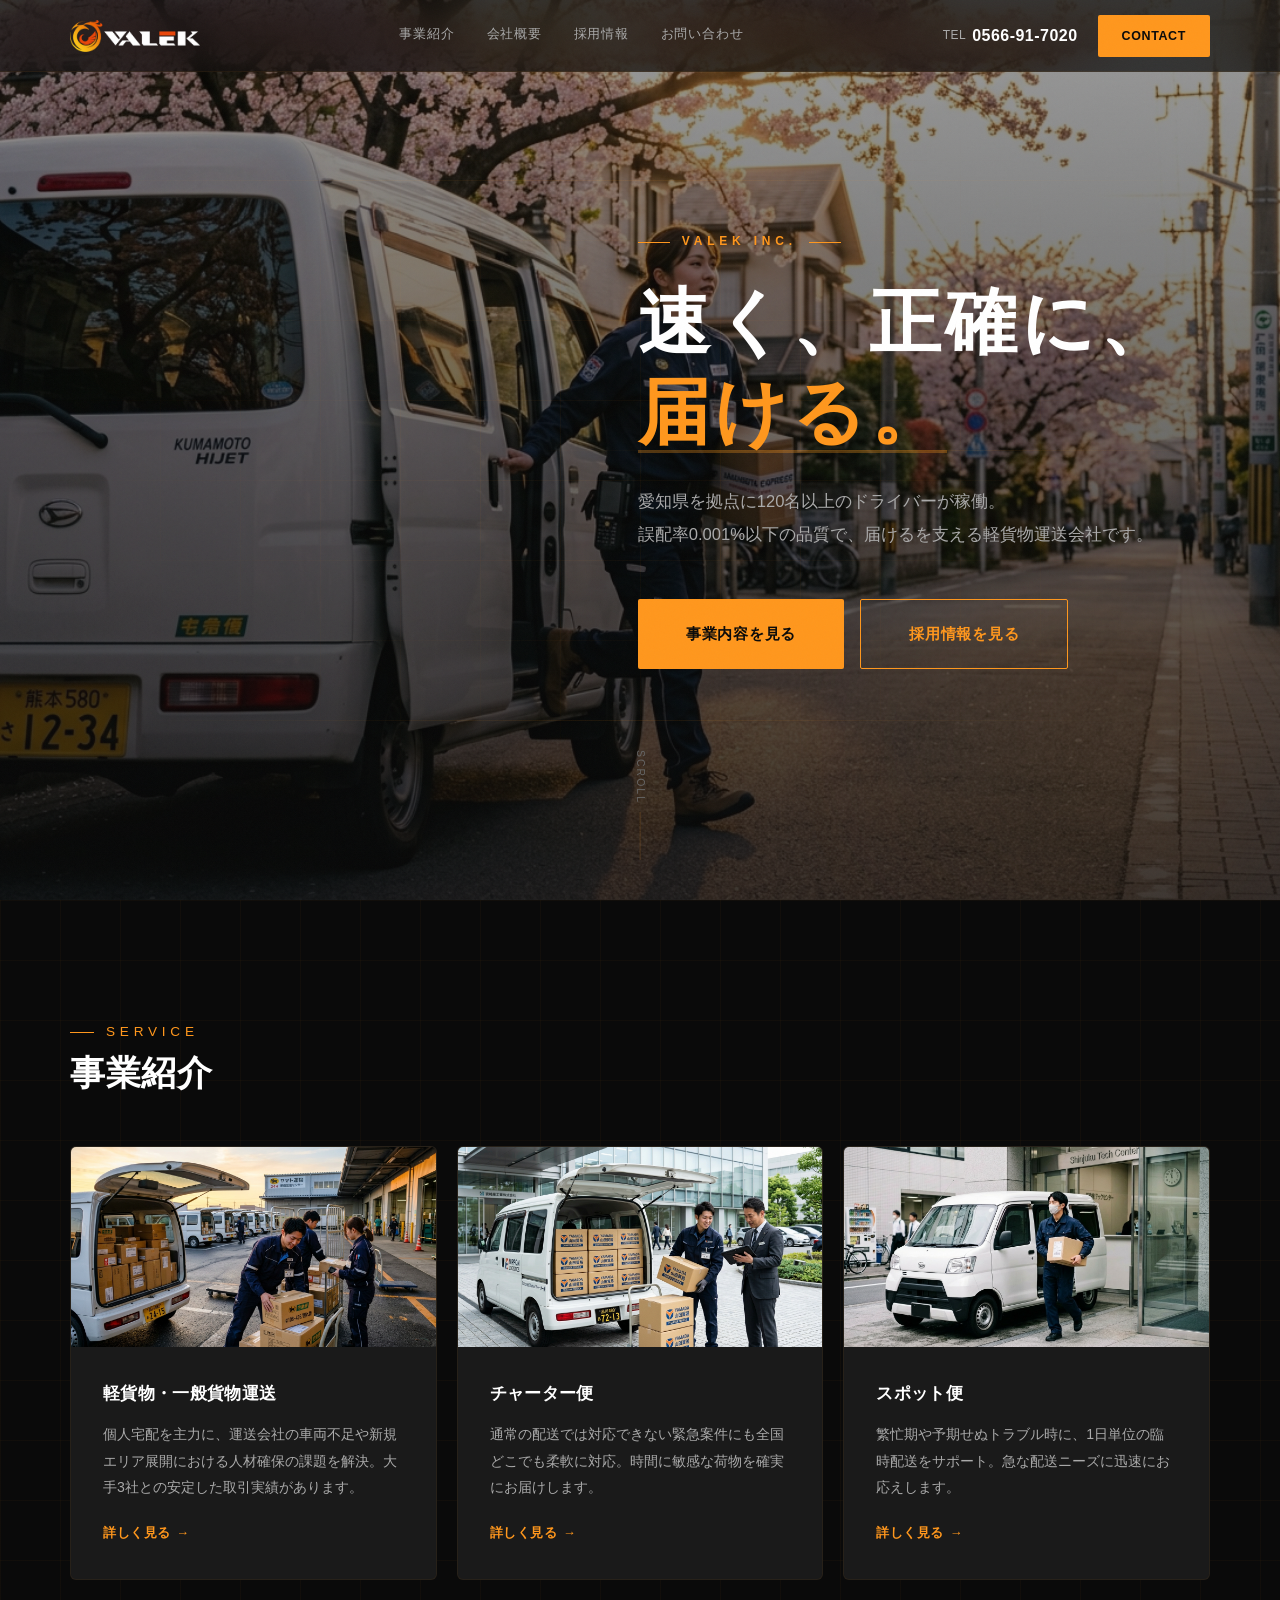
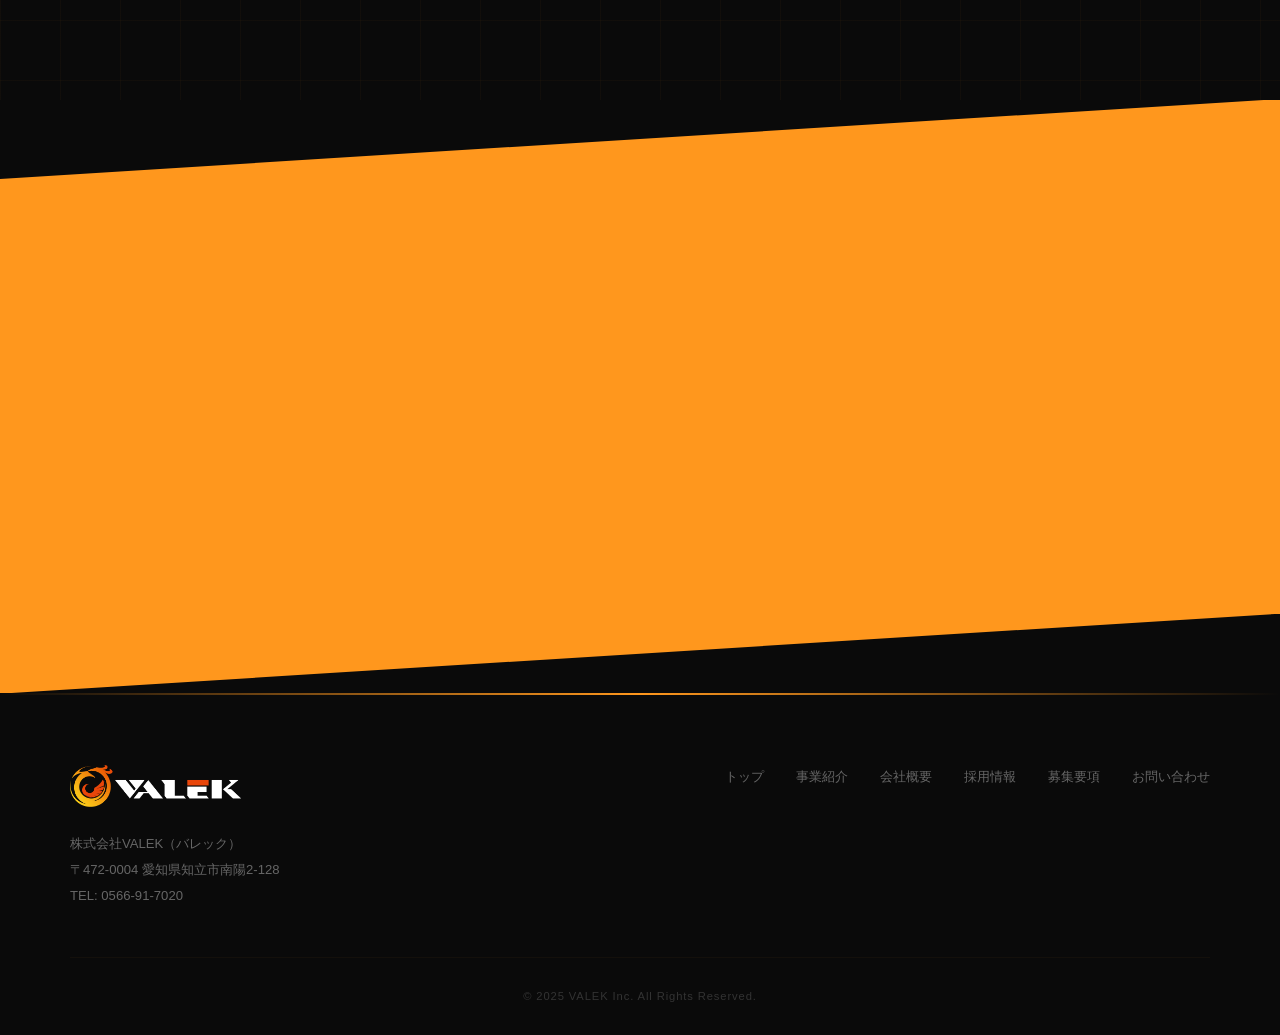
==== commit 7bb3c63e: "feat: 事業紹介ページへの「強み03」追加および各所画像・情報の更新" ====
--- a/index.html
+++ b/index.html
@@ -56,7 +56,7 @@
     <header class="header">
         <div class="header-bg"></div>
         <div class="container header-inner">
-            <a href="index.html" class="header-logo">VALEK</a>
+            <a href="index.html" class="header-logo"><img src="img/logo.png" alt="株式会社VALEK"></a>
             <nav class="header-nav">
                 <a href="service.html">事業紹介</a>
                 <a href="company.html">会社概要</a>
@@ -64,8 +64,8 @@
                 <a href="contact.html">お問い合わせ</a>
             </nav>
             <div class="header-actions">
-                <a href="tel:0000000000" class="header-tel">
-                    TEL <span class="header-tel-number">000-000-0000</span>
+                <a href="tel:0566917020" class="header-tel">
+                    TEL <span class="header-tel-number">0566-91-7020</span>
                 </a>
                 <a href="contact.html" class="btn btn-orange" style="padding:10px 24px;font-size:0.78rem;">CONTACT</a>
             </div>
@@ -80,11 +80,12 @@
         <a href="company.html">会社概要</a>
         <a href="recruit.html">採用情報</a>
         <a href="contact.html">お問い合わせ</a>
-        <a href="tel:0000000000" style="color:var(--c-orange);">TEL: 000-000-0000</a>
+        <a href="tel:0566917020" style="color:var(--c-orange);">TEL: 0566-91-7020</a>
     </nav>
 
     <!-- ========== Hero ========== -->
     <section class="hero">
+        <div class="hero-image"></div>
         <div class="hero-orb hero-orb-1"></div>
         <div class="hero-orb hero-orb-2"></div>
         <div class="hero-orb hero-orb-3"></div>
@@ -114,31 +115,7 @@
         </div>
     </section>
 
-    <!-- ========== Numbers ========== -->
-    <section class="section numbers bg-dark">
-        <div class="container">
-            <div class="numbers-grid" data-stagger>
-                <div class="number-item" data-fade="up">
-                    <div class="number-item-value">
-                        <span data-count="0.001">0</span><span class="number-item-unit">%以下</span>
-                    </div>
-                    <div class="number-item-label">誤配率 ─ 徹底した教育で品質を担保</div>
-                </div>
-                <div class="number-item" data-fade="up">
-                    <div class="number-item-value">
-                        <span data-count="120">0</span><span class="number-item-unit">名以上</span>
-                    </div>
-                    <div class="number-item-label">稼働ドライバー数</div>
-                </div>
-                <div class="number-item" data-fade="up">
-                    <div class="number-item-value">
-                        <span data-count="2023">0</span><span class="number-item-unit">年設立</span>
-                    </div>
-                    <div class="number-item-label">設立から急成長を続ける</div>
-                </div>
-            </div>
-        </div>
-    </section>
+
 
     <!-- ========== Service Digest ========== -->
     <section class="section bg-darker grid-bg">
@@ -146,23 +123,29 @@
             <div class="section-label" data-fade="up">Service</div>
             <h2 class="section-heading" data-fade="up">事業紹介</h2>
             <div class="cards-grid" data-stagger>
-                <div class="card" data-fade="up">
-                    <div class="card-icon">🚛</div>
-                    <h3 class="card-title">軽貨物・一般貨物運送</h3>
-                    <p class="card-text">個人宅配を主力に、運送会社の車両不足や新規エリア展開における人材確保の課題を解決。大手3社との安定した取引実績があります。</p>
-                    <a href="service.html" class="card-link">詳しく見る</a>
+                <div class="card service-card" data-fade="up">
+                    <div class="service-card-image"><img src="img/service-icon-01.png" alt="運送"></div>
+                    <div class="service-card-content">
+                        <h3 class="card-title">軽貨物・一般貨物運送</h3>
+                        <p class="card-text">個人宅配を主力に、運送会社の車両不足や新規エリア展開における人材確保の課題を解決。大手3社との安定した取引実績があります。</p>
+                        <a href="service.html" class="card-link">詳しく見る</a>
+                    </div>
                 </div>
-                <div class="card" data-fade="up">
-                    <div class="card-icon">⚡</div>
-                    <h3 class="card-title">チャーター便</h3>
-                    <p class="card-text">通常の配送では対応できない緊急案件にも全国どこでも柔軟に対応。時間に敏感な荷物を確実にお届けします。</p>
-                    <a href="service.html" class="card-link">詳しく見る</a>
+                <div class="card service-card" data-fade="up">
+                    <div class="service-card-image"><img src="img/service-icon-02.png" alt="チャーター"></div>
+                    <div class="service-card-content">
+                        <h3 class="card-title">チャーター便</h3>
+                        <p class="card-text">通常の配送では対応できない緊急案件にも全国どこでも柔軟に対応。時間に敏感な荷物を確実にお届けします。</p>
+                        <a href="service.html" class="card-link">詳しく見る</a>
+                    </div>
                 </div>
-                <div class="card" data-fade="up">
-                    <div class="card-icon">📦</div>
-                    <h3 class="card-title">スポット便</h3>
-                    <p class="card-text">繁忙期や予期せぬトラブル時に、1日単位の臨時配送をサポート。急な配送ニーズに迅速にお応えします。</p>
-                    <a href="service.html" class="card-link">詳しく見る</a>
+                <div class="card service-card" data-fade="up">
+                    <div class="service-card-image"><img src="img/service-icon-03.png" alt="スポット"></div>
+                    <div class="service-card-content">
+                        <h3 class="card-title">スポット便</h3>
+                        <p class="card-text">繁忙期や予期せぬトラブル時に、1日単位の臨時配送をサポート。急な配送ニーズに迅速にお応えします。</p>
+                        <a href="service.html" class="card-link">詳しく見る</a>
+                    </div>
                 </div>
             </div>
         </div>
@@ -180,7 +163,7 @@
                 <span class="recruit-banner-tag" data-fade="up">年収700〜1,000万円</span>
                 <span class="recruit-banner-tag" data-fade="up">BURTLEユニフォーム</span>
             </div>
-            <a href="recruit.html" class="btn btn-dark btn-lg" data-fade="up">採用情報を見る</a>
+            <a href="recruit.html" class="btn btn-white btn-lg" data-fade="up">採用情報を見る</a>
         </div>
     </section>
 
@@ -189,11 +172,11 @@
         <div class="container">
             <div class="footer-inner">
                 <div>
-                    <div class="footer-logo">VALEK</div>
+                    <div class="footer-logo"><img src="img/logo.png" alt="株式会社VALEK"></div>
                     <div class="footer-info">
                         株式会社VALEK（バレック）<br>
                         〒472-0004 愛知県知立市南陽2-128<br>
-                        TEL: 000-000-0000
+                        TEL: 0566-91-7020
                     </div>
                 </div>
                 <nav class="footer-nav">
--- a/css/style.css
+++ b/css/style.css
@@ -326,11 +326,20 @@
 }
 
 .header-logo {
-    font-family: var(--font-display);
-    font-size: 2rem;
-    color: var(--c-orange);
-    letter-spacing: 0.12em;
-    line-height: 1;
+    display: flex;
+    align-items: center;
+    height: 100%;
+}
+
+.header-logo img {
+    height: 32px;
+    width: auto;
+    object-fit: contain;
+    transition: transform 0.3s var(--ease-out-expo);
+}
+
+.header-logo:hover img {
+    transform: scale(1.05);
 }
 
 .header-nav {
@@ -492,9 +501,23 @@
     min-height: 700px;
     display: flex;
     align-items: center;
-    justify-content: center;
+    justify-content: flex-end;
     overflow: hidden;
     background: var(--c-bg);
+}
+
+.hero-image {
+    position: absolute;
+    inset: 0;
+    z-index: 0;
+    background: url('../img/hero.png') no-repeat center center / cover;
+}
+
+.hero-image::after {
+    content: "";
+    position: absolute;
+    inset: 0;
+    background: linear-gradient(to bottom, rgba(10, 10, 10, 0.4), rgba(10, 10, 10, 0.8));
 }
 
 /* Animated gradient orbs */
@@ -594,8 +617,13 @@
 .hero-content {
     position: relative;
     z-index: 2;
-    text-align: center;
-    padding: 0 20px;
+    text-align: left;
+    padding: 0 40px;
+    margin-right: 5%;
+    max-width: 640px;
+    display: flex;
+    flex-direction: column;
+    align-items: flex-start;
 }
 
 .hero-label {
@@ -650,7 +678,7 @@
     font-size: clamp(0.88rem, 1.3vw, 1.05rem);
     color: var(--c-gray-300);
     max-width: 600px;
-    margin: 0 auto 48px;
+    margin-bottom: 48px;
     line-height: 2;
     font-weight: 300;
 }
@@ -658,7 +686,7 @@
 .hero-buttons {
     display: flex;
     gap: 16px;
-    justify-content: center;
+    justify-content: flex-start;
     flex-wrap: wrap;
 }
 
@@ -824,15 +852,50 @@
 }
 
 .card-icon {
-    width: 48px;
-    height: 48px;
-    border-radius: 8px;
+    width: 56px;
+    height: 56px;
+    border-radius: 12px;
     background: rgba(255, 151, 29, 0.08);
     display: flex;
     align-items: center;
     justify-content: center;
-    font-size: 1.3rem;
-    margin-bottom: 20px;
+    font-size: 1.5rem;
+    margin-bottom: 24px;
+    overflow: hidden;
+}
+
+.card-icon img {
+    width: 100%;
+    height: 100%;
+    object-fit: cover;
+}
+
+/* Service Card (Top Page Large Images) */
+.service-card {
+    padding: 0 !important;
+}
+
+.service-card .service-card-image {
+    width: 100%;
+    height: 200px;
+    overflow: hidden;
+    position: relative;
+    background: var(--c-surface-3);
+}
+
+.service-card .service-card-image img {
+    width: 100%;
+    height: 100%;
+    object-fit: cover;
+    transition: transform 0.6s var(--ease-out-expo);
+}
+
+.service-card:hover .service-card-image img {
+    transform: scale(1.1);
+}
+
+.service-card .service-card-content {
+    padding: 32px;
 }
 
 .card-title {
@@ -937,12 +1000,41 @@
     box-shadow: 0 4px 16px rgba(0, 0, 0, 0.2);
 }
 
+.recruit-banner .btn {
+    min-width: 240px;
+    box-shadow: 0 10px 30px rgba(0, 0, 0, 0.1);
+}
+
+.recruit-banner .btn:hover {
+    transform: translateY(-4px) scale(1.02);
+    box-shadow: 0 20px 40px rgba(0, 0, 0, 0.2);
+}
+
 /* ---------- Page Hero ---------- */
 .page-hero {
-    padding: calc(var(--header-h) + 80px) 0 60px;
+    padding: calc(var(--header-h) + 120px) 0 100px;
     background: var(--c-surface);
     position: relative;
     overflow: hidden;
+    display: flex;
+    align-items: center;
+}
+
+.page-hero.recruit-hero {
+    background: url('../img/recruithero.png') no-repeat center center / cover;
+}
+
+.page-hero.recruit-hero::before {
+    content: "";
+    position: absolute;
+    inset: 0;
+    background: linear-gradient(to right, rgba(10, 10, 10, 0.8) 30%, rgba(10, 10, 10, 0.4) 100%);
+    z-index: 1;
+}
+
+.page-hero .container {
+    position: relative;
+    z-index: 2;
 }
 
 .page-hero::after {
@@ -1055,6 +1147,13 @@
     overflow: hidden;
 }
 
+.strength-image img {
+    width: 100%;
+    height: 100%;
+    object-fit: cover;
+    display: block;
+}
+
 /* Corner accents on image placeholder */
 .strength-image::before,
 .strength-image::after {
@@ -1225,7 +1324,6 @@
 .timeline {
     position: relative;
     padding-left: 48px;
-    max-width: 700px;
 }
 
 .timeline::before {
@@ -1288,6 +1386,72 @@
     line-height: 1.8;
 }
 
+/* Timeline Gallery Layout */
+.timeline-container {
+    display: grid;
+    grid-template-columns: 1fr;
+    gap: 48px;
+}
+
+@media (min-width: 860px) {
+    .timeline-container {
+        grid-template-columns: 1fr 1fr;
+        align-items: center;
+        gap: 60px;
+    }
+}
+
+.timeline-gallery {
+    display: grid;
+    grid-template-columns: 1fr 1fr;
+    grid-auto-rows: 180px;
+    gap: 16px;
+}
+
+@media (min-width: 860px) {
+    .timeline-gallery {
+        grid-auto-rows: 220px;
+    }
+}
+
+.timeline-gallery .gallery-item {
+    background: var(--c-surface-3);
+    border-radius: 8px;
+    border: 1px solid rgba(255, 151, 29, 0.08);
+    position: relative;
+    overflow: hidden;
+    display: flex;
+    align-items: center;
+    justify-content: center;
+}
+
+.timeline-gallery .gallery-item.large {
+    grid-row: span 2;
+}
+
+.timeline-gallery .gallery-placeholder {
+    display: flex;
+    flex-direction: column;
+    align-items: center;
+    gap: 8px;
+    color: var(--c-gray-500);
+    font-size: 0.8rem;
+    font-weight: 700;
+}
+
+.timeline-gallery img {
+    width: 100%;
+    height: 100%;
+    object-fit: cover;
+    display: block;
+    border-radius: 8px;
+    transition: transform 0.6s var(--ease-out-expo);
+}
+
+.timeline-gallery .gallery-item:hover img {
+    transform: scale(1.05);
+}
+
 /* ---------- Income Model ---------- */
 .income-grid {
     display: grid;
@@ -1311,17 +1475,19 @@
 }
 
 .income-card.highlight::before {
-    content: "RECOMMEND";
-    position: absolute;
-    top: 16px;
-    right: -32px;
+    content: "おすすめ";
+    position: absolute;
+    top: 20px;
+    right: -35px;
+    width: 150px;
+    text-align: center;
     background: var(--c-orange);
     color: var(--c-bg);
-    font-family: var(--font-en);
-    font-size: 0.65rem;
+    font-family: var(--font-ja);
+    font-size: 0.75rem;
     font-weight: 700;
-    letter-spacing: 0.1em;
-    padding: 4px 40px;
+    letter-spacing: 0.15em;
+    padding: 4px 0;
     transform: rotate(45deg);
 }
 
@@ -1734,11 +1900,14 @@
 }
 
 .footer-logo {
-    font-family: var(--font-display);
-    font-size: 1.8rem;
-    color: var(--c-orange);
-    margin-bottom: 20px;
-    letter-spacing: 0.12em;
+    display: block;
+    margin-bottom: 24px;
+}
+
+.footer-logo img {
+    height: 42px;
+    width: auto;
+    object-fit: contain;
 }
 
 .footer-info {
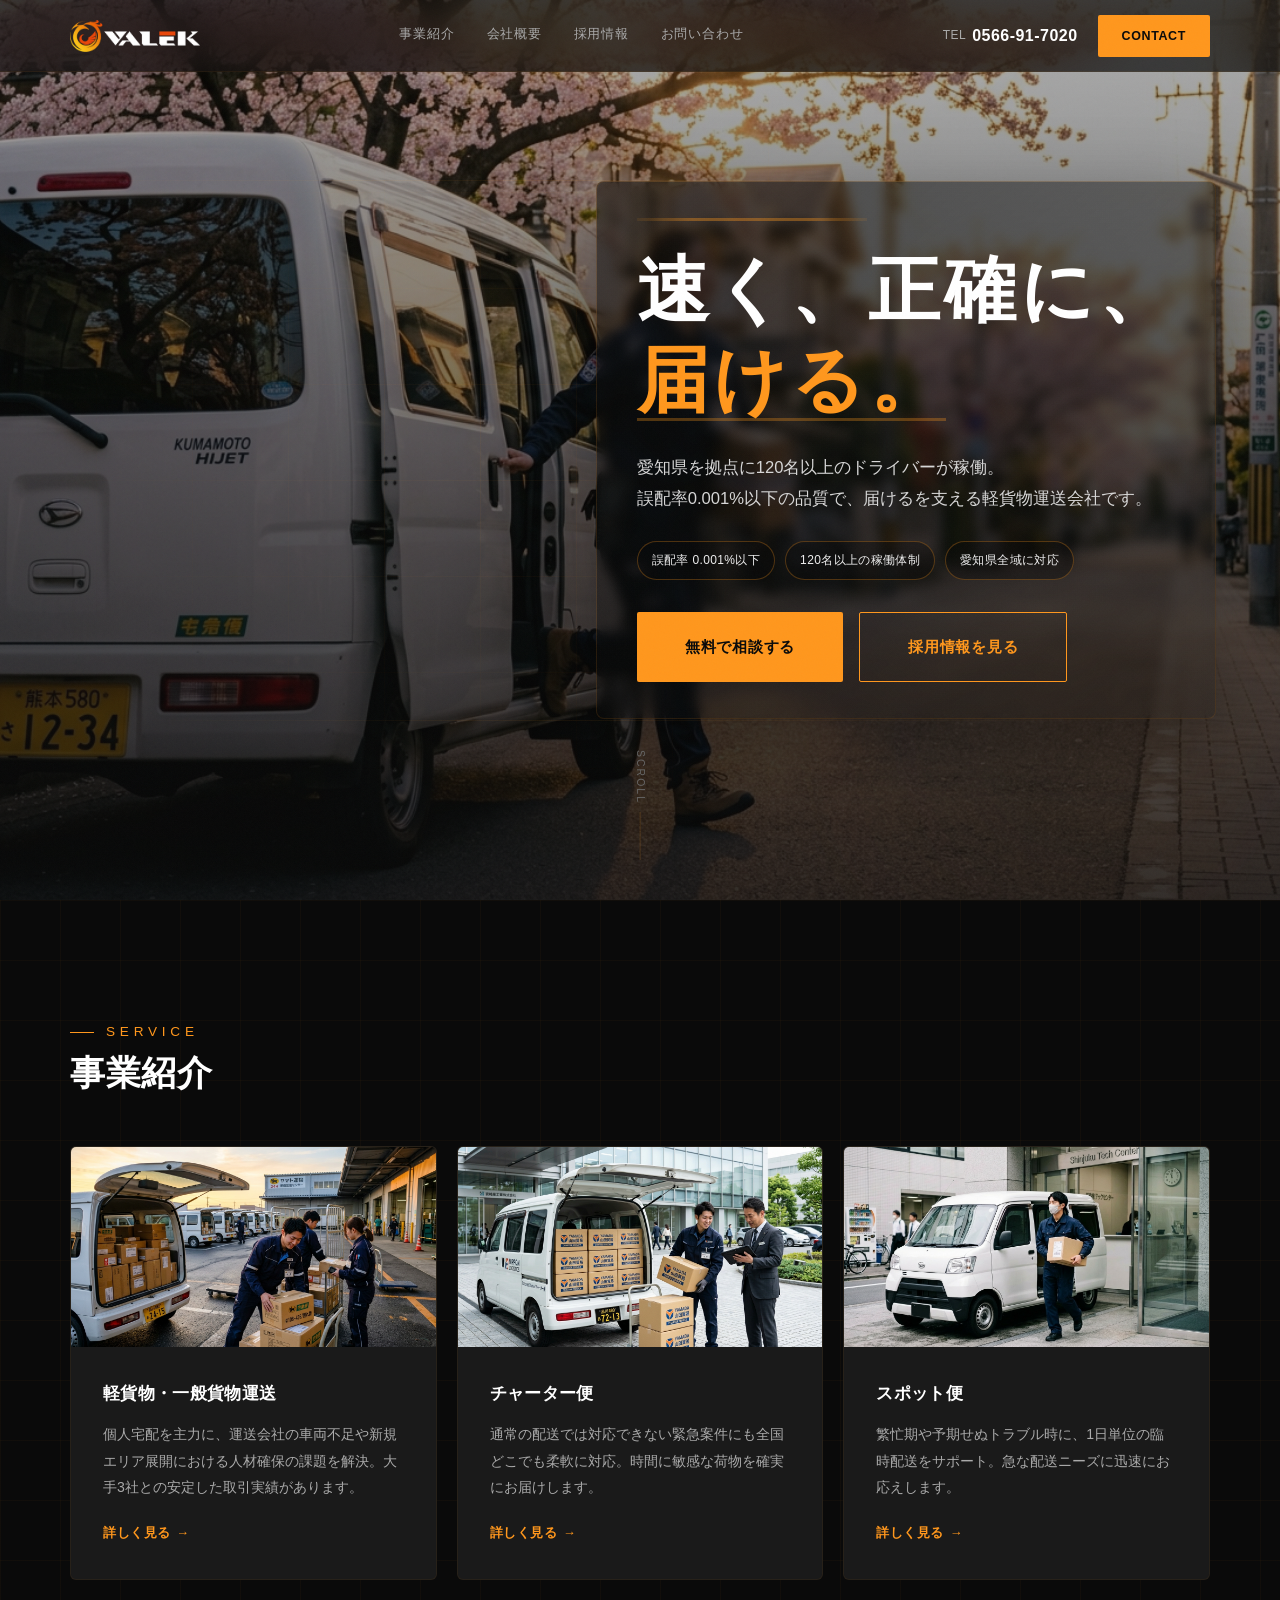
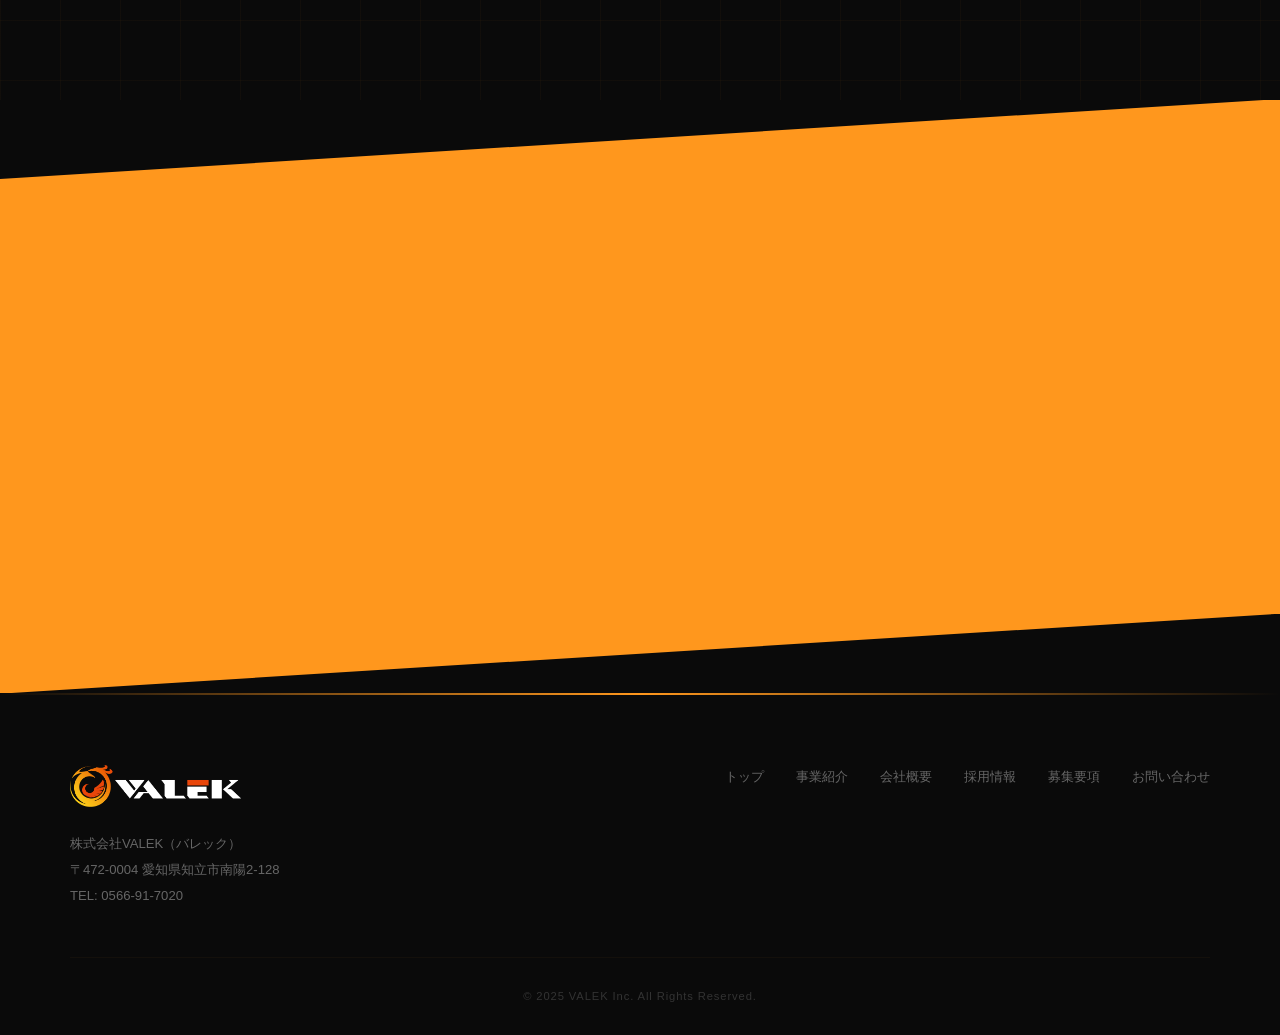
==== commit c676db61: "Refine site UI/UX and refactor frontend interactions" ====
--- a/index.html
+++ b/index.html
@@ -7,50 +7,9 @@
     <title>株式会社VALEK（バレック）｜愛知県の軽配送・軽貨物運送</title>
     <meta name="description" content="株式会社VALEKは愛知県知立市を拠点に、120名以上のドライバーで軽貨物運送・一般貨物運送を展開。誤配率0.001%以下の高品質配送。">
     <link rel="stylesheet" href="css/style.css">
-    <style>
-        /* Page-specific fade animation base */
-        [data-fade] {
-            opacity: 0;
-            transform: translateY(32px);
-            transition: opacity 0.8s cubic-bezier(0.16, 1, 0.3, 1),
-                transform 0.8s cubic-bezier(0.16, 1, 0.3, 1);
-        }
-
-        [data-fade="up"].is-visible {
-            opacity: 1;
-            transform: translateY(0);
-        }
-
-        [data-fade="left"] {
-            transform: translateX(-32px);
-        }
-
-        [data-fade="left"].is-visible {
-            opacity: 1;
-            transform: translateX(0);
-        }
-
-        [data-fade="right"] {
-            transform: translateX(32px);
-        }
-
-        [data-fade="right"].is-visible {
-            opacity: 1;
-            transform: translateX(0);
-        }
-
-        [data-fade="scale"] {
-            transform: scale(0.95);
-        }
-
-        [data-fade="scale"].is-visible {
-            opacity: 1;
-            transform: scale(1);
-        }
-    </style>
 </head>
 
-<body>
+<body class="home-page">
 
     <!-- ========== Header ========== -->
     <header class="header">
@@ -67,9 +26,9 @@
                 <a href="tel:0566917020" class="header-tel">
                     TEL <span class="header-tel-number">0566-91-7020</span>
                 </a>
-                <a href="contact.html" class="btn btn-orange" style="padding:10px 24px;font-size:0.78rem;">CONTACT</a>
+                <a href="contact.html" class="btn btn-orange header-contact-btn">CONTACT</a>
             </div>
-            <button class="hamburger" id="hamburger" aria-label="メニューを開く">
+            <button class="hamburger" id="hamburger" aria-label="メニューを開く" aria-expanded="false" aria-controls="mobileNav">
                 <span></span><span></span><span></span>
             </button>
         </div>
@@ -80,7 +39,7 @@
         <a href="company.html">会社概要</a>
         <a href="recruit.html">採用情報</a>
         <a href="contact.html">お問い合わせ</a>
-        <a href="tel:0566917020" style="color:var(--c-orange);">TEL: 0566-91-7020</a>
+        <a href="tel:0566917020" class="mobile-nav-tel">TEL: 0566-91-7020</a>
     </nav>
 
     <!-- ========== Hero ========== -->
@@ -95,7 +54,7 @@
         </div>
 
         <div class="hero-content">
-            <div class="hero-label">VALEK Inc.</div>
+            <div class="hero-divider" aria-hidden="true"></div>
             <h1 class="hero-catch">
                 速く、正確に、<br><span class="hero-catch-accent">届ける。</span>
             </h1>
@@ -103,8 +62,13 @@
                 愛知県を拠点に120名以上のドライバーが稼働。<br>
                 誤配率0.001%以下の品質で、届けるを支える軽貨物運送会社です。
             </p>
+            <div class="hero-trust" data-stagger>
+                <span class="hero-trust-item" data-fade="up">誤配率 0.001%以下</span>
+                <span class="hero-trust-item" data-fade="up">120名以上の稼働体制</span>
+                <span class="hero-trust-item" data-fade="up">愛知県全域に対応</span>
+            </div>
             <div class="hero-buttons">
-                <a href="service.html" class="btn btn-orange btn-lg">事業内容を見る</a>
+                <a href="contact.html" class="btn btn-orange btn-lg">無料で相談する</a>
                 <a href="recruit.html" class="btn btn-outline btn-lg">採用情報を見る</a>
             </div>
         </div>
@@ -152,9 +116,9 @@
     </section>
 
     <!-- ========== Recruit Banner ========== -->
-    <section class="section recruit-banner" style="padding:160px 0;">
-        <div class="container text-center" style="position:relative;z-index:2;">
-            <div class="section-label" style="justify-content:center;color:var(--c-bg);" data-fade="up">Recruit</div>
+    <section class="section recruit-banner recruit-banner-section">
+        <div class="container text-center recruit-banner-inner">
+            <div class="section-label section-label-dark-center" data-fade="up">Recruit</div>
             <h2 class="section-heading" data-fade="up">未経験から、月収60万円を目指せる環境。</h2>
             <div class="recruit-banner-tags" data-stagger>
                 <span class="recruit-banner-tag" data-fade="up">平均年齢25〜26歳</span>
@@ -166,6 +130,11 @@
             <a href="recruit.html" class="btn btn-white btn-lg" data-fade="up">採用情報を見る</a>
         </div>
     </section>
+
+    <div class="mobile-quick-actions" aria-label="クイックアクション">
+        <a href="tel:0566917020" class="mobile-quick-btn mobile-quick-btn-outline">電話で相談</a>
+        <a href="contact.html" class="mobile-quick-btn mobile-quick-btn-solid">お問い合わせ</a>
+    </div>
 
     <!-- ========== Footer ========== -->
     <footer class="footer">
@@ -195,4 +164,4 @@
     <script src="js/main.js"></script>
 </body>
 
-</html>+</html>
--- a/css/style.css
+++ b/css/style.css
@@ -27,6 +27,7 @@
     --header-h: 72px;
     --ease-out-expo: cubic-bezier(0.16, 1, 0.3, 1);
     --ease-out-quart: cubic-bezier(0.25, 1, 0.5, 1);
+    --hero-panel: rgba(10, 10, 10, 0.56);
 }
 
 /* ---------- Reset ---------- */
@@ -91,6 +92,12 @@
     opacity: 0.8;
 }
 
+a:focus-visible,
+button:focus-visible {
+    outline: 2px solid var(--c-orange);
+    outline-offset: 3px;
+}
+
 img {
     max-width: 100%;
     height: auto;
@@ -169,6 +176,45 @@
 
 .bg-darker {
     background: var(--c-bg);
+}
+
+/* ---------- Motion Base ---------- */
+[data-fade] {
+    opacity: 0;
+    transform: translateY(32px);
+    transition: opacity 0.8s var(--ease-out-expo), transform 0.8s var(--ease-out-expo);
+}
+
+[data-fade="up"].is-visible {
+    opacity: 1;
+    transform: translateY(0);
+}
+
+[data-fade="left"] {
+    transform: translateX(-32px);
+}
+
+[data-fade="left"].is-visible {
+    opacity: 1;
+    transform: translateX(0);
+}
+
+[data-fade="right"] {
+    transform: translateX(32px);
+}
+
+[data-fade="right"].is-visible {
+    opacity: 1;
+    transform: translateX(0);
+}
+
+[data-fade="scale"] {
+    transform: scale(0.96);
+}
+
+[data-fade="scale"].is-visible {
+    opacity: 1;
+    transform: scale(1);
 }
 
 /* Subtle grid background */
@@ -205,9 +251,9 @@
     position: absolute;
     top: 0;
     left: -100%;
-    width: 60%;
+    width: 48%;
     height: 100%;
-    background: linear-gradient(90deg, transparent, rgba(255, 255, 255, 0.15), transparent);
+    background: linear-gradient(90deg, transparent, rgba(255, 255, 255, 0.1), transparent);
     transition: left 0.6s var(--ease-out-expo);
 }
 
@@ -260,6 +306,18 @@
 .btn-dark:hover {
     background: var(--c-orange);
     color: var(--c-bg);
+    opacity: 1;
+}
+
+.btn-outline-dark {
+    background: transparent;
+    color: var(--c-bg);
+    border: 1.5px solid var(--c-bg);
+}
+
+.btn-outline-dark:hover {
+    background: var(--c-bg);
+    color: var(--c-orange);
     opacity: 1;
 }
 
@@ -290,6 +348,80 @@
     transition: width 0.1s linear;
 }
 
+/* ---------- Back To Top ---------- */
+.back-to-top {
+    position: fixed;
+    right: 20px;
+    bottom: calc(env(safe-area-inset-bottom, 0px) + 18px);
+    width: 46px;
+    height: 46px;
+    border-radius: 50%;
+    border: 1px solid rgba(255, 151, 29, 0.42);
+    background: rgba(10, 10, 10, 0.86);
+    color: var(--c-orange);
+    font-size: 1.1rem;
+    line-height: 1;
+    display: inline-flex;
+    align-items: center;
+    justify-content: center;
+    box-shadow: 0 10px 24px rgba(0, 0, 0, 0.32);
+    z-index: 1150;
+    opacity: 0;
+    visibility: hidden;
+    transform: translateY(8px);
+    transition: opacity 0.24s ease, transform 0.24s var(--ease-out-expo), visibility 0.24s ease;
+}
+
+.back-to-top.is-visible {
+    opacity: 1;
+    visibility: visible;
+    transform: translateY(0);
+}
+
+.back-to-top:hover {
+    background: var(--c-orange);
+    color: var(--c-bg);
+}
+
+/* ---------- Custom Cursor ---------- */
+.custom-cursor {
+    position: fixed;
+    top: 0;
+    left: 0;
+    width: 22px;
+    height: 22px;
+    border-radius: 50%;
+    border: 1.5px solid rgba(255, 151, 29, 0.95);
+    background: rgba(255, 151, 29, 0.18);
+    box-shadow: 0 0 18px rgba(255, 151, 29, 0.25);
+    pointer-events: none;
+    z-index: 12000;
+    opacity: 0;
+    transform: translate(-50%, -50%) scale(0.92);
+    transition: transform 0.18s var(--ease-out-expo), opacity 0.2s ease;
+}
+
+.custom-cursor.is-active {
+    opacity: 1;
+}
+
+.custom-cursor.is-hover {
+    transform: translate(-50%, -50%) scale(1.45);
+}
+
+@media (hover: hover) and (pointer: fine) {
+    body.custom-cursor-enabled,
+    body.custom-cursor-enabled a,
+    body.custom-cursor-enabled button,
+    body.custom-cursor-enabled .btn,
+    body.custom-cursor-enabled input,
+    body.custom-cursor-enabled select,
+    body.custom-cursor-enabled textarea,
+    body.custom-cursor-enabled label {
+        cursor: none !important;
+    }
+}
+
 /* ---------- Header ---------- */
 .header {
     position: fixed;
@@ -381,6 +513,11 @@
     display: flex;
     align-items: center;
     gap: 20px;
+}
+
+.header-contact-btn {
+    padding: 10px 24px;
+    font-size: 0.78rem;
 }
 
 .header-tel {
@@ -494,6 +631,10 @@
     width: 100%;
 }
 
+.mobile-nav-tel {
+    color: var(--c-orange) !important;
+}
+
 /* ---------- Hero ---------- */
 .hero {
     position: relative;
@@ -517,16 +658,16 @@
     content: "";
     position: absolute;
     inset: 0;
-    background: linear-gradient(to bottom, rgba(10, 10, 10, 0.4), rgba(10, 10, 10, 0.8));
+    background: linear-gradient(to bottom, rgba(10, 10, 10, 0.32), rgba(10, 10, 10, 0.84));
 }
 
 /* Animated gradient orbs */
 .hero-orb {
     position: absolute;
     border-radius: 50%;
-    filter: blur(80px);
-    opacity: 0.4;
-    animation: orbFloat 8s ease-in-out infinite;
+    filter: blur(96px);
+    opacity: 0.26;
+    animation: orbFloat 10s ease-in-out infinite;
 }
 
 .hero-orb-1 {
@@ -550,7 +691,7 @@
 .hero-orb-3 {
     width: 200px;
     height: 200px;
-    background: radial-gradient(circle, rgba(255, 151, 29, 0.12) 0%, transparent 70%);
+    background: radial-gradient(circle, rgba(255, 151, 29, 0.1) 0%, transparent 70%);
     top: 40%;
     right: 20%;
     animation-delay: -5s;
@@ -579,7 +720,7 @@
     background-image:
         linear-gradient(rgba(255, 151, 29, 0.04) 1px, transparent 1px),
         linear-gradient(90deg, rgba(255, 151, 29, 0.04) 1px, transparent 1px);
-    background-size: 80px 80px;
+    background-size: 96px 96px;
     mask-image: radial-gradient(ellipse 70% 60% at 50% 50%, black 20%, transparent 70%);
     -webkit-mask-image: radial-gradient(ellipse 70% 60% at 50% 50%, black 20%, transparent 70%);
 }
@@ -618,12 +759,18 @@
     position: relative;
     z-index: 2;
     text-align: left;
-    padding: 0 40px;
+    padding: 36px 40px;
     margin-right: 5%;
     max-width: 640px;
     display: flex;
     flex-direction: column;
     align-items: flex-start;
+    background: linear-gradient(140deg, var(--hero-panel), rgba(10, 10, 10, 0.25));
+    border: 1px solid rgba(255, 151, 29, 0.12);
+    border-radius: 8px;
+    backdrop-filter: blur(6px);
+    -webkit-backdrop-filter: blur(6px);
+    box-shadow: 0 24px 80px rgba(0, 0, 0, 0.35);
 }
 
 .hero-label {
@@ -645,6 +792,35 @@
     width: 32px;
     height: 1px;
     background: var(--c-orange);
+}
+
+.hero-divider {
+    width: clamp(140px, 18vw, 240px);
+    height: 3px;
+    position: relative;
+    overflow: hidden;
+    background: rgba(255, 151, 29, 0.08);
+    margin-bottom: 24px;
+}
+
+.hero-divider::after {
+    content: "";
+    position: absolute;
+    inset: 0;
+    background: linear-gradient(90deg,
+            rgba(255, 151, 29, 0) 0%,
+            rgba(255, 151, 29, 0.32) 24%,
+            rgba(255, 151, 29, 0.32) 76%,
+            rgba(255, 151, 29, 0) 100%);
+    transform: scaleX(0);
+    transform-origin: left center;
+    animation: heroDividerReveal 1.4s var(--ease-out-expo) 0.2s forwards;
+}
+
+@keyframes heroDividerReveal {
+    to {
+        transform: scaleX(1);
+    }
 }
 
 .hero-catch {
@@ -676,11 +852,31 @@
 
 .hero-sub {
     font-size: clamp(0.88rem, 1.3vw, 1.05rem);
-    color: var(--c-gray-300);
+    color: #d7d7d7;
     max-width: 600px;
-    margin-bottom: 48px;
-    line-height: 2;
+    margin-bottom: 26px;
+    line-height: 1.85;
     font-weight: 300;
+}
+
+.hero-trust {
+    display: flex;
+    flex-wrap: wrap;
+    gap: 10px;
+    margin-bottom: 32px;
+}
+
+.hero-trust-item {
+    display: inline-flex;
+    align-items: center;
+    min-height: 34px;
+    padding: 8px 14px;
+    border: 1px solid rgba(255, 151, 29, 0.28);
+    border-radius: 999px;
+    font-size: 0.75rem;
+    color: var(--c-gray-100);
+    letter-spacing: 0.03em;
+    background: rgba(10, 10, 10, 0.36);
 }
 
 .hero-buttons {
@@ -852,14 +1048,12 @@
 }
 
 .card-icon {
-    width: 56px;
-    height: 56px;
-    border-radius: 12px;
-    background: rgba(255, 151, 29, 0.08);
+    width: 64px;
+    height: 64px;
     display: flex;
     align-items: center;
     justify-content: center;
-    font-size: 1.5rem;
+    font-size: 2rem;
     margin-bottom: 24px;
     overflow: hidden;
 }
@@ -867,7 +1061,51 @@
 .card-icon img {
     width: 100%;
     height: 100%;
-    object-fit: cover;
+    object-fit: contain;
+}
+
+/* Recruit points cards */
+.points-grid .point-card {
+    padding: 34px 30px 30px;
+    border: 1px solid rgba(255, 151, 29, 0.08);
+    background:
+        linear-gradient(180deg, rgba(255, 151, 29, 0.03), rgba(255, 151, 29, 0) 32%),
+        var(--c-surface-2);
+}
+
+.points-grid .point-card::before {
+    height: 1px;
+}
+
+.point-num {
+    display: inline-flex;
+    align-items: center;
+    font-family: var(--font-en);
+    font-size: 0.76rem;
+    font-weight: 700;
+    letter-spacing: 0.2em;
+    color: var(--c-orange);
+    margin-bottom: 18px;
+    opacity: 0.9;
+}
+
+.point-num::after {
+    content: "";
+    width: 42px;
+    height: 1px;
+    margin-left: 10px;
+    background: linear-gradient(90deg, rgba(255, 151, 29, 0.7), rgba(255, 151, 29, 0));
+}
+
+.points-grid .point-card .card-title {
+    font-size: 1.18rem;
+    letter-spacing: 0.01em;
+    margin-bottom: 14px;
+}
+
+.points-grid .point-card .card-text {
+    color: #b7b7b7;
+    line-height: 2;
 }
 
 /* Service Card (Top Page Large Images) */
@@ -932,12 +1170,31 @@
     transform: translateX(4px);
 }
 
+
 /* ---------- Recruit Banner (Slashed) ---------- */
 .recruit-banner {
     position: relative;
     overflow: hidden;
     background: var(--c-orange);
     color: var(--c-bg);
+}
+
+.recruit-banner-section {
+    padding: 160px 0;
+}
+
+.recruit-banner-inner {
+    position: relative;
+    z-index: 2;
+}
+
+.section-label-dark-center {
+    justify-content: center;
+    color: var(--c-bg);
+}
+
+.section-label-dark-center::before {
+    background: var(--c-bg);
 }
 
 /* Diagonal cut top */
@@ -1008,6 +1265,62 @@
 .recruit-banner .btn:hover {
     transform: translateY(-4px) scale(1.02);
     box-shadow: 0 20px 40px rgba(0, 0, 0, 0.2);
+}
+
+/* Recruit hero */
+.recruit-hero-section {
+    padding: 160px 0;
+    position: relative;
+    background: url('../img/recruithero.png') no-repeat center center / cover;
+}
+
+.recruit-hero-overlay {
+    position: absolute;
+    inset: 0;
+    background: rgba(10, 10, 10, 0.7);
+    z-index: 1;
+}
+
+.recruit-hero-inner {
+    position: relative;
+    z-index: 2;
+}
+
+.recruit-hero-title {
+    font-size: clamp(1.5rem, 3.5vw, 2.4rem);
+    font-weight: 900;
+    line-height: 1.6;
+    margin-bottom: 24px;
+    color: var(--c-white);
+}
+
+.recruit-hero-lead {
+    color: var(--c-gray-100);
+    max-width: 620px;
+    margin: 0 auto;
+    font-size: 0.92rem;
+    line-height: 2;
+    font-weight: 300;
+}
+
+.section-note {
+    color: var(--c-gray-500);
+    font-size: 0.82rem;
+    margin-bottom: 36px;
+}
+
+.section-lead {
+    color: var(--c-gray-300);
+    margin-bottom: 36px;
+    font-size: 0.9rem;
+    font-weight: 300;
+}
+
+.section-footnote {
+    color: var(--c-gray-500);
+    font-size: 0.78rem;
+    margin-top: 20px;
+    text-align: center;
 }
 
 /* ---------- Page Hero ---------- */
@@ -1527,10 +1840,53 @@
 }
 
 /* ---------- Voice ---------- */
-.voice-grid {
+.voice-slider {
+    position: relative;
+    display: flex;
+    align-items: center;
+    gap: 14px;
+}
+
+.voice-slider-track {
+    flex: 1;
     display: grid;
-    grid-template-columns: repeat(auto-fit, minmax(300px, 1fr));
-    gap: 20px;
+    grid-auto-flow: column;
+    grid-auto-columns: calc((100% - 32px) / 3);
+    gap: 16px;
+    overflow-x: auto;
+    scroll-snap-type: x mandatory;
+    scrollbar-width: none;
+    scroll-behavior: smooth;
+}
+
+.voice-slider-track::-webkit-scrollbar {
+    display: none;
+}
+
+.voice-nav {
+    width: 42px;
+    height: 42px;
+    border-radius: 50%;
+    border: 1px solid rgba(255, 151, 29, 0.28);
+    background: rgba(10, 10, 10, 0.72);
+    color: var(--c-orange);
+    display: inline-flex;
+    align-items: center;
+    justify-content: center;
+    cursor: pointer;
+    transition: all 0.25s var(--ease-out-expo);
+    flex-shrink: 0;
+}
+
+.voice-nav:hover {
+    background: var(--c-orange);
+    color: var(--c-bg);
+    border-color: var(--c-orange);
+}
+
+.voice-nav:disabled {
+    opacity: 0.35;
+    cursor: not-allowed;
 }
 
 .voice-card {
@@ -1540,6 +1896,8 @@
     border: 1px solid rgba(255, 151, 29, 0.06);
     transition: all 0.4s var(--ease-out-expo);
     position: relative;
+    scroll-snap-align: start;
+    min-height: 100%;
 }
 
 /* Quote mark */
@@ -1592,11 +1950,24 @@
     margin-top: 2px;
 }
 
+.voice-meta {
+    font-size: 0.7rem;
+    color: var(--c-orange);
+    letter-spacing: 0.04em;
+    margin-top: 4px;
+}
+
 .voice-text {
     font-size: 0.85rem;
     color: var(--c-gray-300);
     line-height: 2;
     font-weight: 300;
+}
+
+@media (max-width: 1024px) {
+    .voice-slider-track {
+        grid-auto-columns: calc((100% - 16px) / 2);
+    }
 }
 
 /* ---------- Recruit Table ---------- */
@@ -1856,6 +2227,139 @@
     padding-right: 40px;
 }
 
+/* Contact page */
+.contact-narrow {
+    max-width: 720px;
+    margin: 0 auto;
+}
+
+.contact-lead {
+    color: var(--c-gray-300);
+    font-size: 0.92rem;
+    line-height: 2;
+    margin-bottom: 48px;
+    text-align: center;
+    font-weight: 300;
+}
+
+.contact-quick-grid {
+    display: grid;
+    grid-template-columns: 1fr 1fr;
+    gap: 16px;
+    margin-bottom: 56px;
+}
+
+.contact-quick-card {
+    text-align: center;
+}
+
+.contact-quick-icon {
+    margin: 0 auto 16px;
+}
+
+.contact-quick-tel {
+    font-family: var(--font-en);
+    font-size: 1.4rem;
+    font-weight: 800;
+    color: var(--c-orange);
+    margin: 8px 0;
+}
+
+.contact-quick-tel-link {
+    color: var(--c-orange);
+}
+
+.contact-quick-sub {
+    font-size: 0.78rem;
+}
+
+.contact-quick-line {
+    margin: 12px 0;
+}
+
+.contact-line-btn {
+    padding: 10px 28px;
+    font-size: 0.82rem;
+}
+
+.contact-form-title {
+    font-size: 1.2rem;
+    font-weight: 700;
+    margin-bottom: 28px;
+    padding-bottom: 16px;
+    border-bottom: 2px solid var(--c-orange);
+    letter-spacing: 0.04em;
+}
+
+.contact-submit-wrap {
+    text-align: center;
+    margin-top: 40px;
+}
+
+.contact-submit-btn {
+    min-width: 300px;
+}
+
+.contact-form-note {
+    color: var(--c-gray-700);
+    font-size: 0.78rem;
+    margin-top: 24px;
+    text-align: center;
+    line-height: 1.8;
+}
+
+/* Common content helpers */
+.access-address {
+    color: var(--c-gray-500);
+    margin-bottom: 24px;
+    font-size: 0.9rem;
+}
+
+.access-address-sm {
+    font-size: 0.88rem;
+}
+
+.message-signature {
+    text-align: right;
+    color: var(--c-orange);
+    font-weight: 700;
+    font-size: 0.95rem;
+    margin-top: 24px;
+}
+
+.strength-block-first {
+    padding-top: 0;
+}
+
+/* Recruit detail helpers */
+.detail-grid-2 {
+    grid-template-columns: 1fr 1fr;
+}
+
+.detail-grid-3 {
+    grid-template-columns: repeat(3, 1fr);
+}
+
+.detail-footnote-tight {
+    margin-top: 24px;
+    font-size: 0.82rem;
+}
+
+.selection-step-sub {
+    color: var(--c-gray-500);
+    font-size: 0.72rem;
+}
+
+.detail-process-note {
+    color: var(--c-gray-300);
+    font-size: 0.88rem;
+    margin-top: 28px;
+}
+
+.detail-process-accent {
+    font-weight: 700;
+}
+
 /* ---------- Map ---------- */
 .map-wrapper {
     border-radius: 6px;
@@ -1946,6 +2450,33 @@
     letter-spacing: 0.08em;
 }
 
+/* ---------- Mobile Quick Actions ---------- */
+.mobile-quick-actions {
+    display: none;
+}
+
+.mobile-quick-btn {
+    display: inline-flex;
+    align-items: center;
+    justify-content: center;
+    min-height: 44px;
+    border-radius: 4px;
+    font-size: 0.78rem;
+    font-weight: 700;
+    letter-spacing: 0.04em;
+}
+
+.mobile-quick-btn-outline {
+    border: 1px solid var(--c-orange);
+    color: var(--c-orange);
+    background: rgba(10, 10, 10, 0.75);
+}
+
+.mobile-quick-btn-solid {
+    background: var(--c-orange);
+    color: var(--c-bg);
+}
+
 /* ---------- Responsive ---------- */
 @media (max-width: 768px) {
     .section {
@@ -1963,10 +2494,22 @@
 
     .hero {
         min-height: 100svh;
+        justify-content: center;
     }
 
     .hero-catch {
         font-size: 2rem;
+    }
+
+    .hero-content {
+        margin: 0 5%;
+        padding: 30px 24px;
+        max-width: 100%;
+        border-radius: 6px;
+    }
+
+    .hero-sub br {
+        display: none;
     }
 
     .hero-orb-1 {
@@ -1977,6 +2520,29 @@
     .hero-orb-2 {
         width: 200px;
         height: 200px;
+    }
+
+    .hero-orb-3 {
+        display: none;
+    }
+
+    .hero-trust {
+        gap: 8px;
+        margin-bottom: 24px;
+    }
+
+    .hero-trust-item {
+        font-size: 0.72rem;
+        min-height: 32px;
+        padding: 7px 12px;
+    }
+
+    .hero-buttons {
+        width: 100%;
+    }
+
+    .hero-buttons .btn {
+        width: 100%;
     }
 
     .numbers-grid {
@@ -2000,6 +2566,15 @@
         grid-template-columns: 1fr;
     }
 
+    .detail-grid-2,
+    .detail-grid-3 {
+        grid-template-columns: 1fr;
+    }
+
+    .points-grid .point-card {
+        padding: 30px 24px 24px;
+    }
+
     .strength-block,
     .strength-block.reverse {
         grid-template-columns: 1fr;
@@ -2018,6 +2593,28 @@
 
     .income-grid {
         grid-template-columns: 1fr;
+    }
+
+    .voice-slider {
+        gap: 8px;
+    }
+
+    .voice-slider-track {
+        grid-auto-columns: 100%;
+        gap: 12px;
+    }
+
+    .voice-nav {
+        width: 36px;
+        height: 36px;
+    }
+
+    .contact-quick-grid {
+        grid-template-columns: 1fr;
+    }
+
+    .contact-submit-btn {
+        min-width: 100%;
     }
 
     .req-grid {
@@ -2065,12 +2662,37 @@
         height: 40px;
     }
 
+    .recruit-banner-section {
+        padding: 120px 0;
+    }
+
     .page-hero-bg-text {
         font-size: 4rem;
     }
 
     .income-card.highlight::before {
         display: none;
+    }
+
+    .mobile-quick-actions {
+        position: fixed;
+        left: 12px;
+        right: 12px;
+        bottom: calc(env(safe-area-inset-bottom, 0px) + 10px);
+        z-index: 1200;
+        display: grid;
+        grid-template-columns: 1fr 1fr;
+        gap: 8px;
+        padding: 8px;
+        background: rgba(10, 10, 10, 0.86);
+        border: 1px solid rgba(255, 151, 29, 0.24);
+        border-radius: 8px;
+        backdrop-filter: blur(10px);
+        -webkit-backdrop-filter: blur(10px);
+    }
+
+    body.home-page {
+        padding-bottom: 86px;
     }
 }
 
@@ -2083,6 +2705,10 @@
         font-size: 0.85rem;
     }
 
+    .recruit-hero-title {
+        line-height: 1.5;
+    }
+
     .btn-lg {
         padding: 16px 32px;
         font-size: 0.88rem;
@@ -2091,4 +2717,24 @@
     .flow-grid {
         grid-template-columns: 1fr;
     }
-}+}
+
+@media (prefers-reduced-motion: reduce) {
+    html {
+        scroll-behavior: auto;
+    }
+
+    *,
+    *::before,
+    *::after {
+        animation-duration: 0.01ms !important;
+        animation-iteration-count: 1 !important;
+        transition-duration: 0.01ms !important;
+        scroll-behavior: auto !important;
+    }
+
+    [data-fade] {
+        opacity: 1;
+        transform: none;
+    }
+}
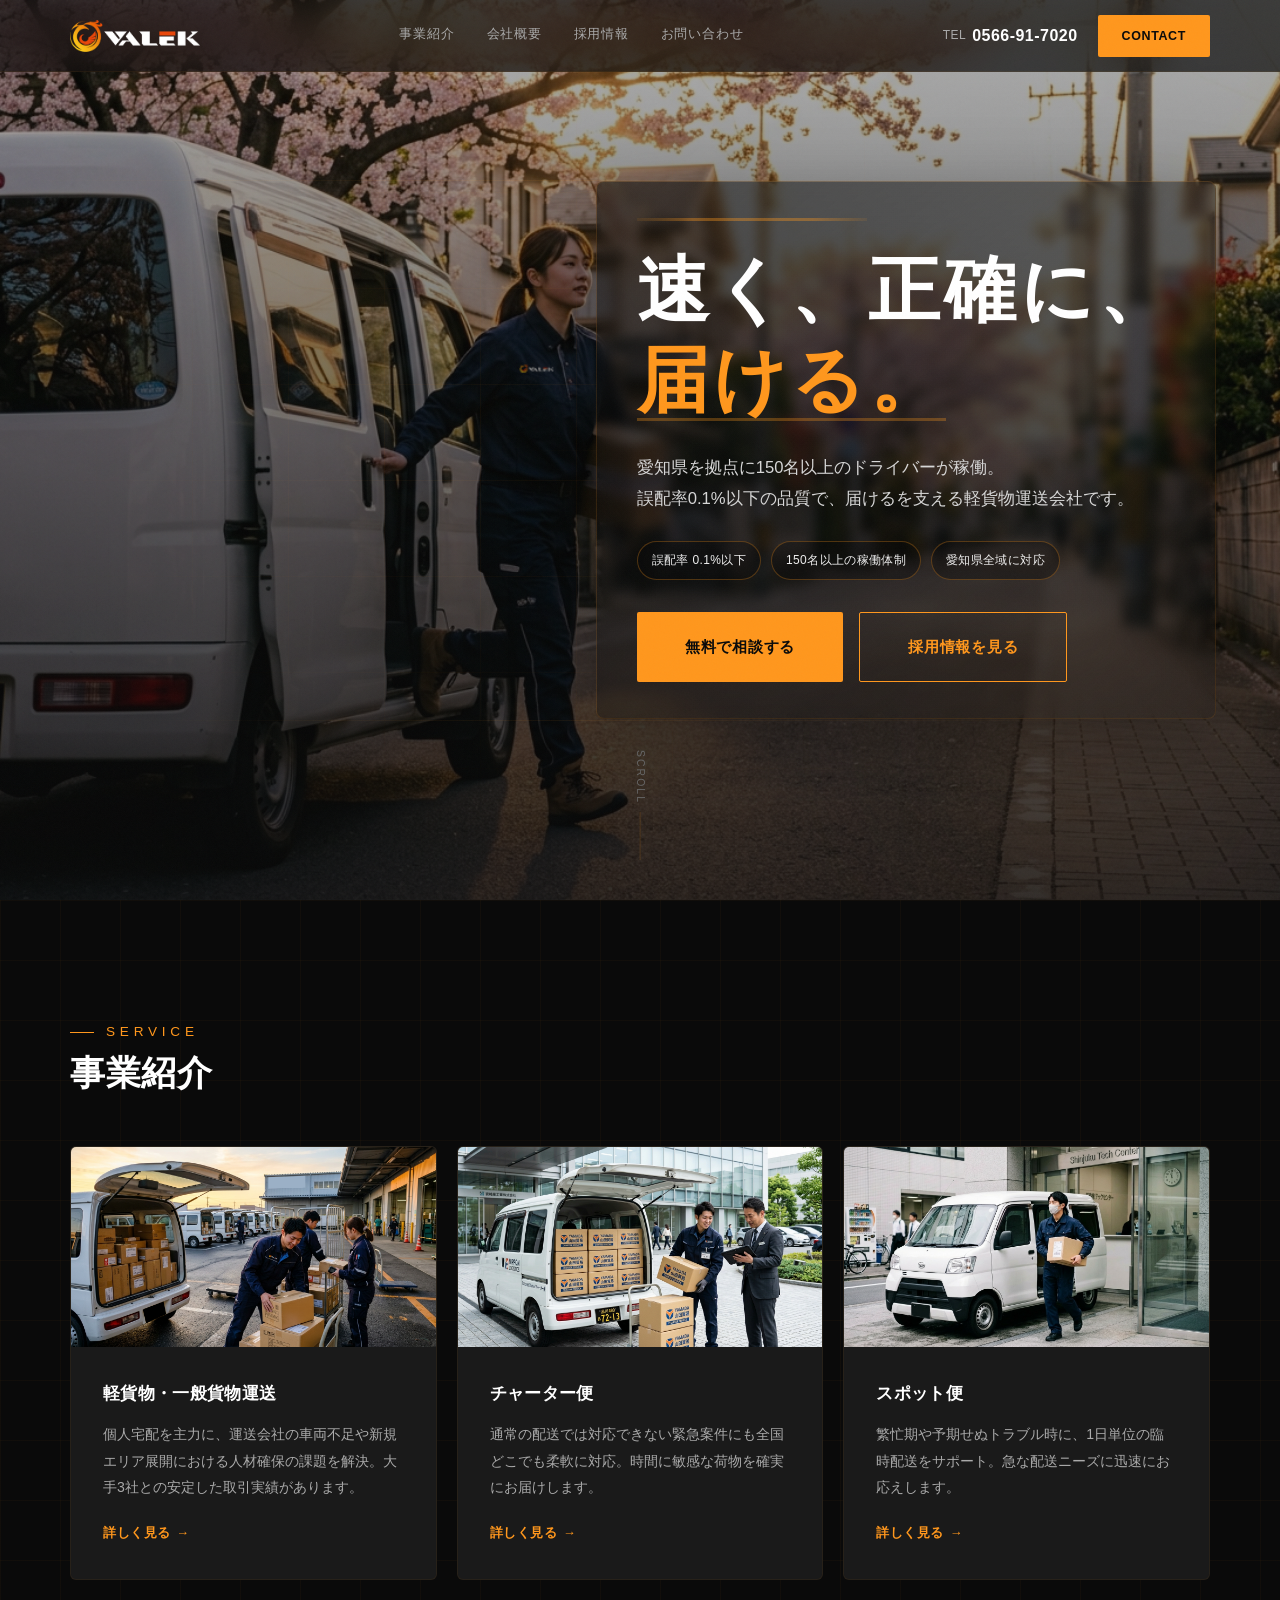
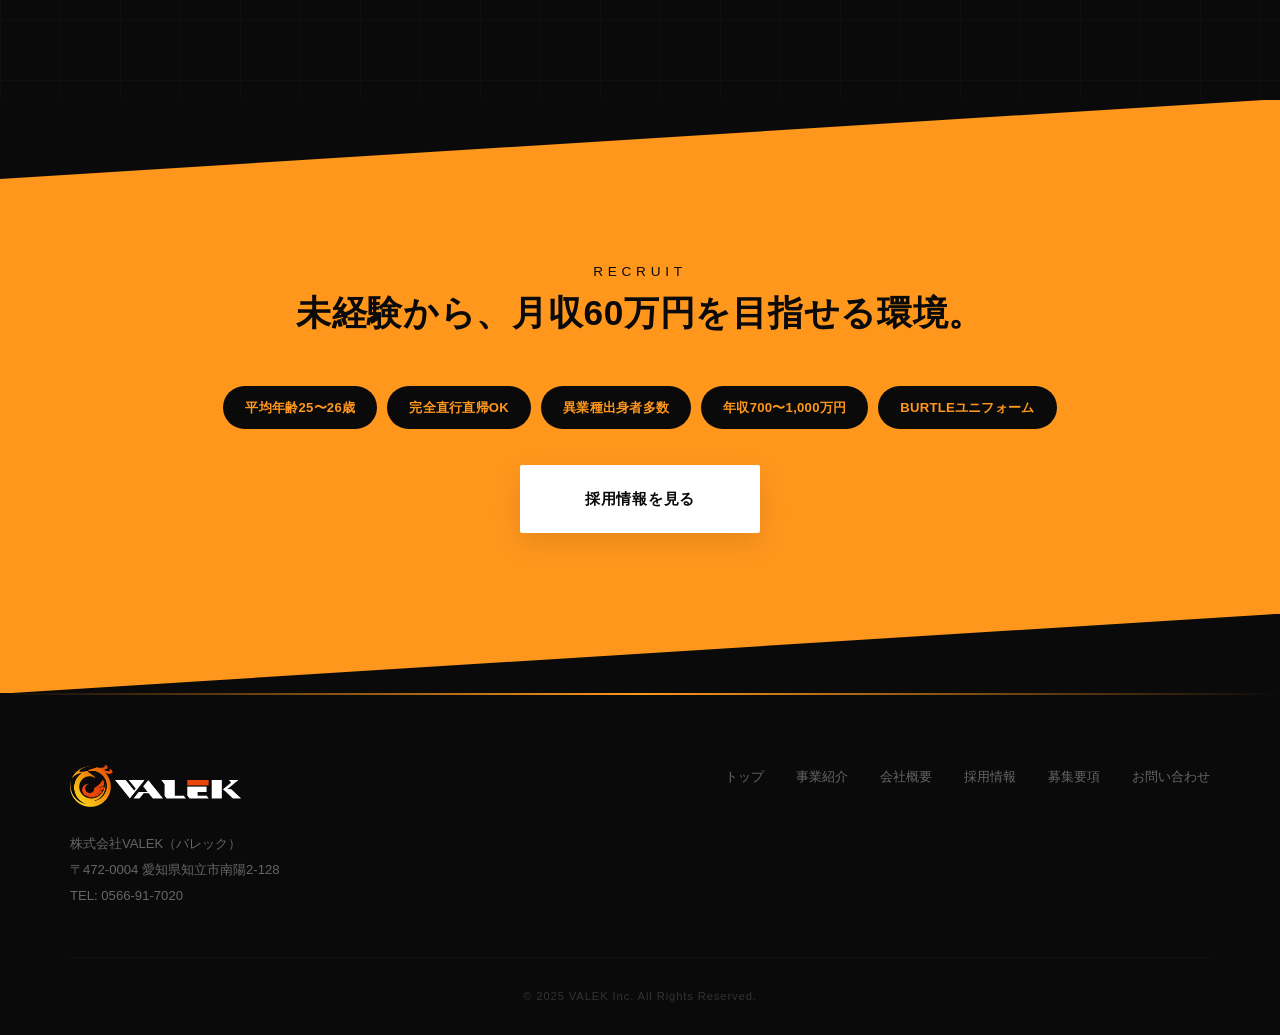
==== commit 79536f14: "事業紹介アイコンの更新および各ページの修正" ====
--- a/index.html
+++ b/index.html
@@ -5,7 +5,7 @@
     <meta charset="UTF-8">
     <meta name="viewport" content="width=device-width, initial-scale=1.0">
     <title>株式会社VALEK（バレック）｜愛知県の軽配送・軽貨物運送</title>
-    <meta name="description" content="株式会社VALEKは愛知県知立市を拠点に、120名以上のドライバーで軽貨物運送・一般貨物運送を展開。誤配率0.001%以下の高品質配送。">
+    <meta name="description" content="株式会社VALEKは愛知県知立市を拠点に、150名以上のドライバーで軽貨物運送・一般貨物運送を展開。誤配率0.1%以下の高品質配送。">
     <link rel="stylesheet" href="css/style.css">
 </head>
 
@@ -59,12 +59,12 @@
                 速く、正確に、<br><span class="hero-catch-accent">届ける。</span>
             </h1>
             <p class="hero-sub">
-                愛知県を拠点に120名以上のドライバーが稼働。<br>
-                誤配率0.001%以下の品質で、届けるを支える軽貨物運送会社です。
+                愛知県を拠点に150名以上のドライバーが稼働。<br>
+                誤配率0.1%以下の品質で、届けるを支える軽貨物運送会社です。
             </p>
             <div class="hero-trust" data-stagger>
-                <span class="hero-trust-item" data-fade="up">誤配率 0.001%以下</span>
-                <span class="hero-trust-item" data-fade="up">120名以上の稼働体制</span>
+                <span class="hero-trust-item" data-fade="up">誤配率 0.1%以下</span>
+                <span class="hero-trust-item" data-fade="up">150名以上の稼働体制</span>
                 <span class="hero-trust-item" data-fade="up">愛知県全域に対応</span>
             </div>
             <div class="hero-buttons">
